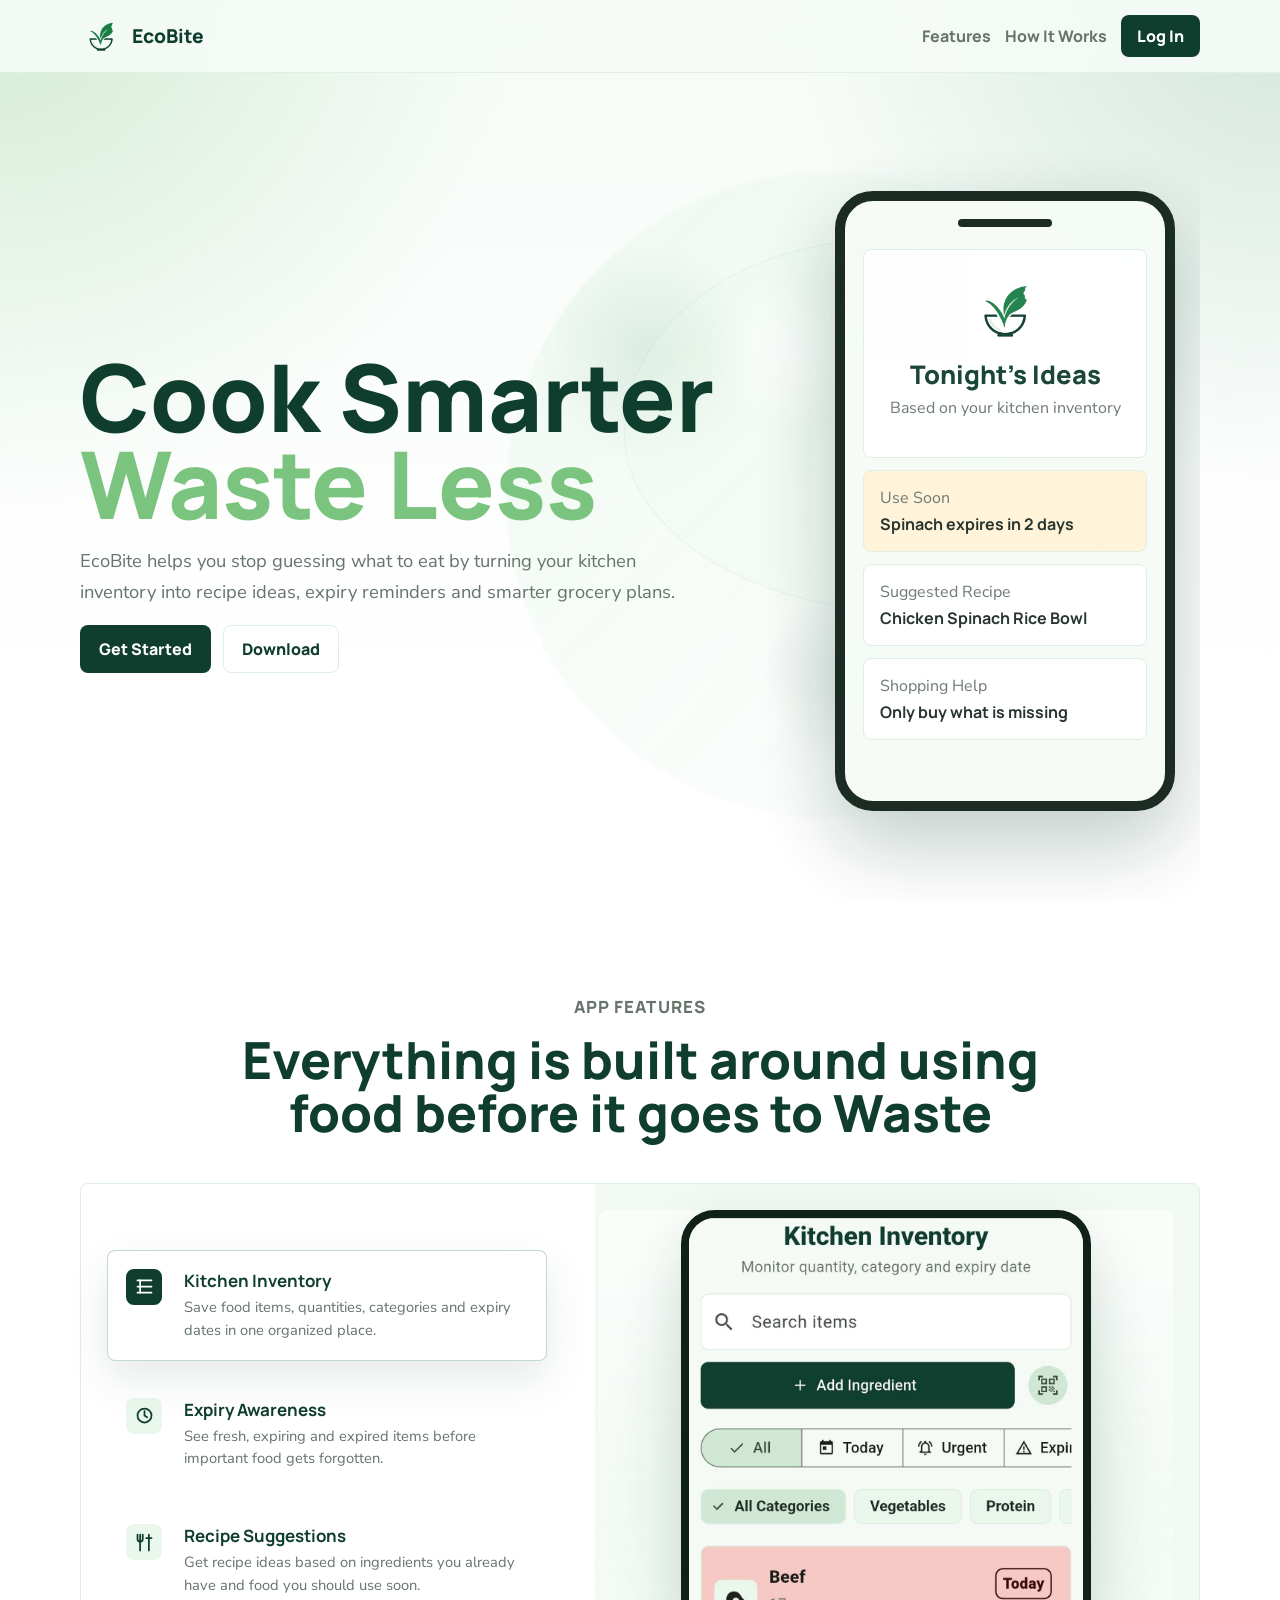
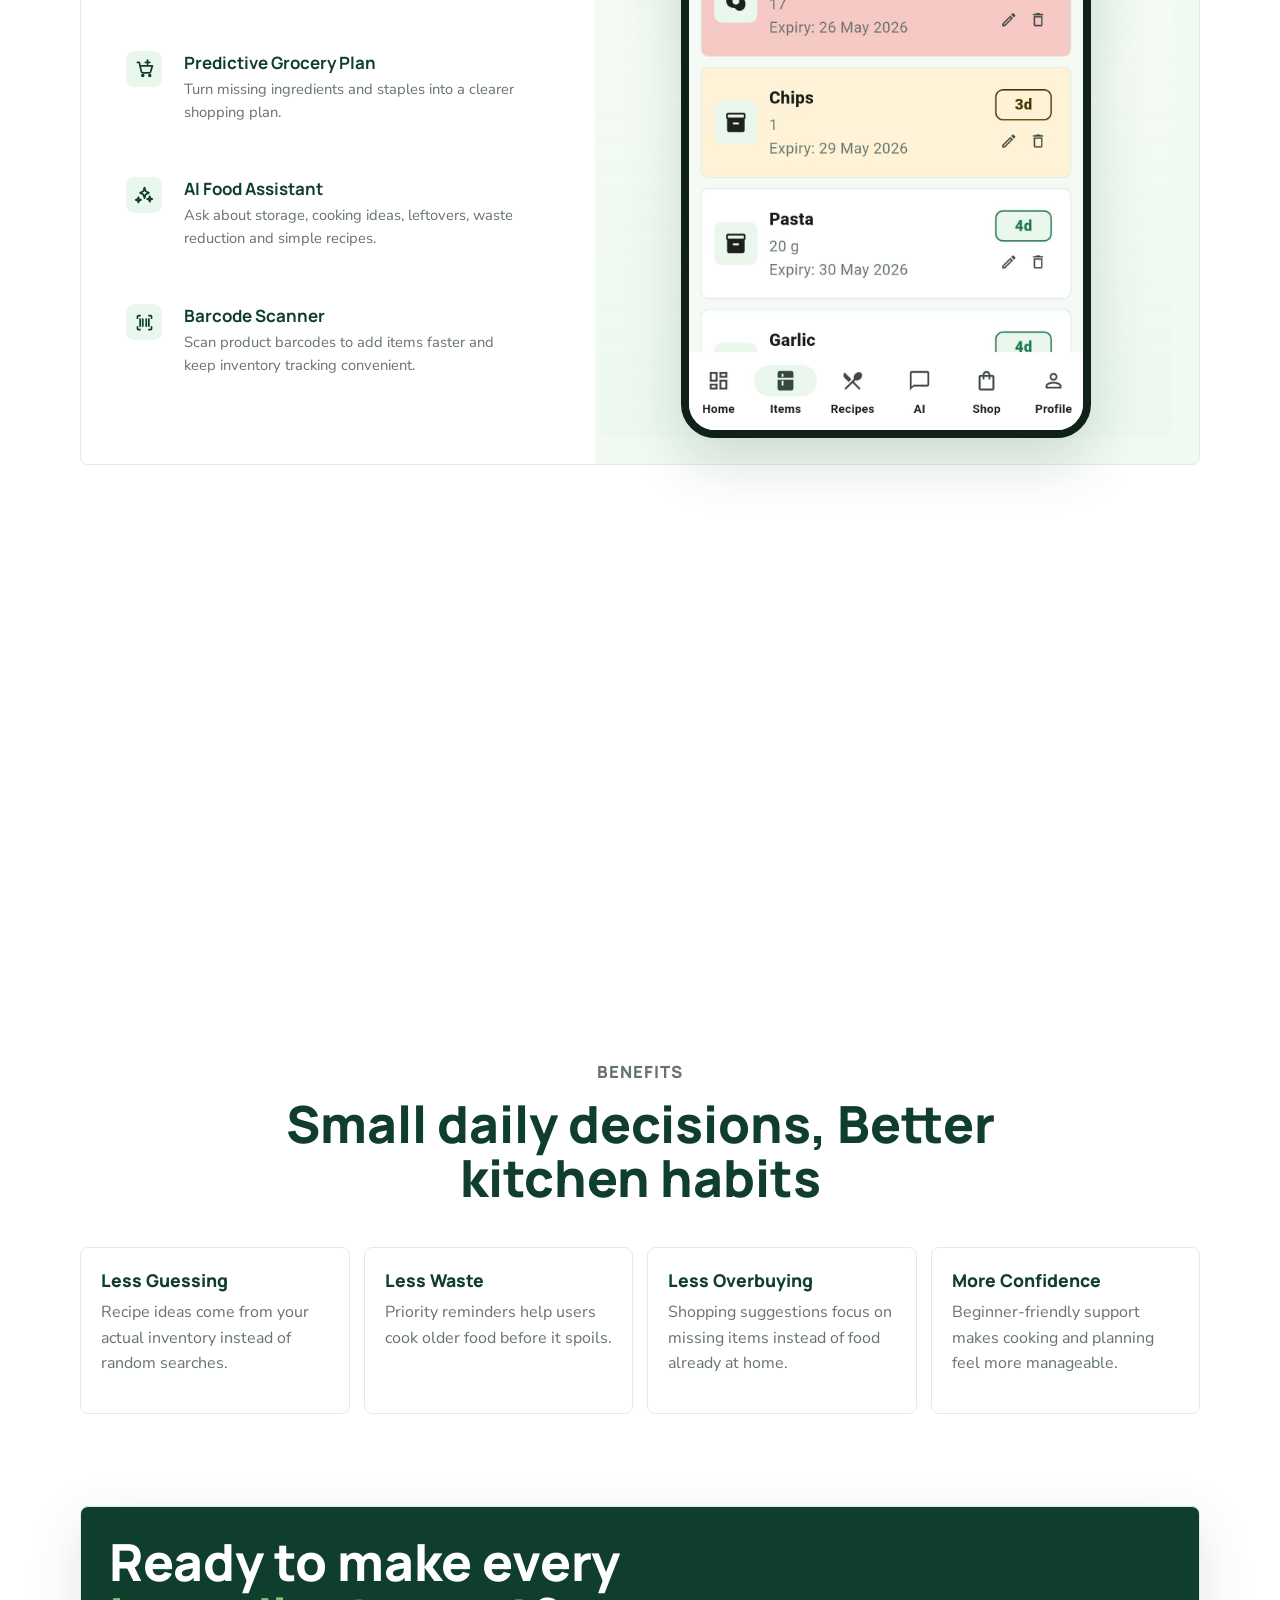
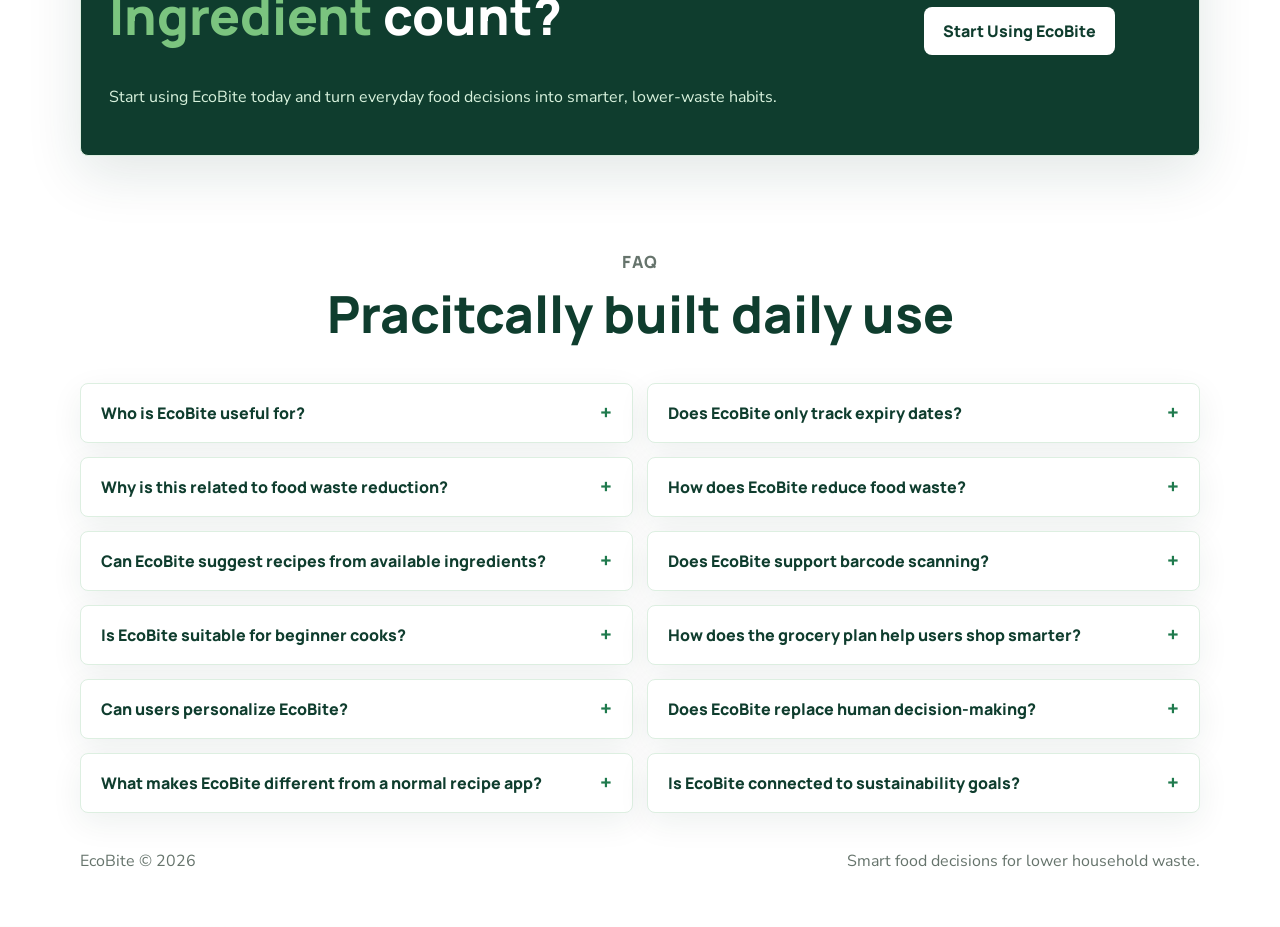
==== docs/index.html @ b981caf1 "Update login page welcome section" ====
<!doctype html>
<html lang="en">
  <head>
    <meta charset="utf-8" />
    <meta name="viewport" content="width=device-width, initial-scale=1" />
    <meta
      name="description"
      content="EcoBite is a smart kitchen assistant app that helps users decide what to cook, track food expiry, reduce waste and plan groceries smarter."
    />
    <meta name="theme-color" content="#0f3d2e" />
    <title>EcoBite | Know What To Cook Next</title>
    <link rel="manifest" href="manifest.webmanifest" />
    <link rel="icon" href="assets/ecobite_logo.png" />
    <link rel="apple-touch-icon" href="assets/ecobite_logo.png" />
    <link rel="stylesheet" href="styles.css?v=29" />
  </head>
  <body>
    <header class="site-header">
      <nav class="nav" aria-label="Main navigation">
        <a class="brand" href="#home" aria-label="EcoBite home">
          <img src="assets/ecobite_logo.png" alt="" />
          <span>EcoBite</span>
        </a>
        <button class="nav-toggle" type="button" data-nav-toggle aria-label="Open menu" aria-expanded="false">
          <span></span>
          <span></span>
          <span></span>
        </button>
        <div class="nav-links" data-nav-links>
          <a href="#features">Features</a>
          <a href="#how-it-works">How It Works</a>
          <a class="nav-login" href="login.html">Log In</a>
        </div>
      </nav>
    </header>

    <main id="home">
      <section class="hero">
        <div class="hero-content">
          <h1>Cook Smarter<br /><span class="text-light-green">Waste Less</span></h1>
          <p class="hero-copy">
            EcoBite helps you stop guessing what to eat by turning your kitchen inventory into recipe ideas, expiry reminders and smarter grocery plans.
          </p>
          <div class="hero-actions">
            <a class="button primary" href="login.html">Get Started</a>
            <a class="button secondary" href="login.html">Download</a>
          </div>
        </div>
        <div class="phone-preview" aria-label="EcoBite app preview">
          <div class="phone-shell">
            <div class="phone-top"></div>
            <div class="app-card hero-app-card">
              <img src="assets/ecobite_logo.png" alt="EcoBite logo" />
              <h2>Tonight's Ideas</h2>
              <p>Based on your kitchen inventory</p>
            </div>
            <div class="mini-card fresh">
              <span>Use Soon</span>
              <strong>Spinach expires in 2 days</strong>
            </div>
            <div class="mini-card">
              <span>Suggested Recipe</span>
              <strong>Chicken Spinach Rice Bowl</strong>
            </div>
            <div class="mini-card leaf">
              <span>Shopping Help</span>
              <strong>Only buy what is missing</strong>
            </div>
          </div>
        </div>
      </section>

      <section class="section reveal" id="features">
        <div class="section-heading centered">
          <p class="eyebrow">App Features</p>
          <h2>Everything is built around using food before it goes to Waste</h2>
        </div>
        <div class="feature-demo" data-feature-demo>
          <div class="feature-tabs" role="tablist" aria-label="EcoBite feature previews">
            <button class="feature-tab is-active" type="button" role="tab" aria-selected="true" data-preview-image="assets/screenshots/kitchen_inventory.jpg" data-preview-alt="EcoBite kitchen inventory screen with search, filters, and expiry indicators">
              <span aria-hidden="true">
                <svg viewBox="0 0 24 24" focusable="false">
                  <path d="M4 5h16M4 12h16M4 19h16" />
                  <path d="M7 5v14" />
                </svg>
              </span>
              <strong>Kitchen Inventory</strong>
              <small>Save food items, quantities, categories and expiry dates in one organized place.</small>
            </button>
            <button class="feature-tab" type="button" role="tab" aria-selected="false" data-preview-image="assets/screenshots/homepage.jpg" data-preview-alt="EcoBite home dashboard showing items that need attention">
              <span aria-hidden="true">
                <svg viewBox="0 0 24 24" focusable="false">
                  <circle cx="12" cy="12" r="8" />
                  <path d="M12 7v5l3 2" />
                </svg>
              </span>
              <strong>Expiry Awareness</strong>
              <small>See fresh, expiring and expired items before important food gets forgotten.</small>
            </button>
            <button class="feature-tab" type="button" role="tab" aria-selected="false" data-preview-image="assets/screenshots/recipe_suggestions.jpg" data-preview-alt="EcoBite recipe suggestions screen showing available and missing ingredients">
              <span aria-hidden="true">
                <svg viewBox="0 0 24 24" focusable="false">
                  <path d="M7 3v8" />
                  <path d="M4 3v5a3 3 0 0 0 6 0V3" />
                  <path d="M7 11v10" />
                  <path d="M17 3v18" />
                  <path d="M14 7h6" />
                </svg>
              </span>
              <strong>Recipe Suggestions</strong>
              <small>Get recipe ideas based on ingredients you already have and food you should use soon.</small>
            </button>
            <button class="feature-tab" type="button" role="tab" aria-selected="false" data-preview-image="assets/screenshots/grocery_plan.jpg" data-preview-alt="EcoBite predictive grocery plan screen with planned items and shopping progress">
              <span aria-hidden="true">
                <svg viewBox="0 0 24 24" focusable="false">
                  <path d="M4 5h2l2.4 10.5a2 2 0 0 0 2 1.5h6.7a2 2 0 0 0 1.9-1.4L21 9H8" />
                  <circle cx="10" cy="20" r="1" />
                  <circle cx="18" cy="20" r="1" />
                  <path d="M13 5h5" />
                  <path d="M15.5 2.5v5" />
                </svg>
              </span>
              <strong>Predictive Grocery Plan</strong>
              <small>Turn missing ingredients and staples into a clearer shopping plan.</small>
            </button>
            <button class="feature-tab" type="button" role="tab" aria-selected="false" data-preview-image="assets/screenshots/ai_assistant.jpg" data-preview-alt="EcoBite AI assistant screen with food waste and recipe chat examples">
              <span aria-hidden="true">
                <svg viewBox="0 0 24 24" focusable="false">
                  <path d="M12 3l1.3 4.1L17 9l-3.7 1.9L12 15l-1.3-4.1L7 9l3.7-1.9L12 3Z" />
                  <path d="M5 14l.8 2.2L8 17l-2.2.8L5 20l-.8-2.2L2 17l2.2-.8L5 14Z" />
                  <path d="M18 13l.8 2.2L21 16l-2.2.8L18 19l-.8-2.2L15 16l2.2-.8L18 13Z" />
                </svg>
              </span>
              <strong>AI Food Assistant</strong>
              <small>Ask about storage, cooking ideas, leftovers, waste reduction and simple recipes.</small>
            </button>
            <button class="feature-tab" type="button" role="tab" aria-selected="false" data-preview-image="assets/screenshots/barcode_scanner.jpg" data-preview-alt="EcoBite barcode scanner screen for adding items faster">
              <span aria-hidden="true">
                <svg viewBox="0 0 24 24" focusable="false">
                  <path d="M4 7V5a1 1 0 0 1 1-1h2" />
                  <path d="M17 4h2a1 1 0 0 1 1 1v2" />
                  <path d="M20 17v2a1 1 0 0 1-1 1h-2" />
                  <path d="M7 20H5a1 1 0 0 1-1-1v-2" />
                  <path d="M7 8v8" />
                  <path d="M10 8v8" />
                  <path d="M14 8v8" />
                  <path d="M17 8v8" />
                </svg>
              </span>
              <strong>Barcode Scanner</strong>
              <small>Scan product barcodes to add items faster and keep inventory tracking convenient.</small>
            </button>
          </div>
          <div class="feature-preview-panel" aria-live="polite">
            <div class="phone-frame feature-phone">
              <img class="screenshot-image" src="assets/screenshots/kitchen_inventory.jpg" alt="EcoBite kitchen inventory screen with search, filters, and expiry indicators" data-feature-image />
            </div>
          </div>
        </div>
      </section>

      <section class="section reveal" id="how-it-works">
        <div class="section-heading centered">
          <p class="eyebrow">How EcoBite Works</p>
          <h2>From Ingredients, To a smarter shopping plan</h2>
        </div>
        <div class="steps how-flow">
          <article class="interactive-card">
            <span>1</span>
            <h3>Add your ingredients</h3>
            <p>Record what you have by adding items manually or scanning product barcodes.</p>
          </article>
          <article class="interactive-card">
            <span>2</span>
            <h3>Get recipe suggestions</h3>
            <p>EcoBite recommends meals based on available ingredients and food that should be used first.</p>
          </article>
          <article class="interactive-card">
            <span>3</span>
            <h3>Shop only what you need</h3>
            <p>Missing ingredients and staples become a focused grocery plan.</p>
          </article>
        </div>
      </section>

      <section class="section reveal">
        <div class="section-heading centered">
          <p class="eyebrow">Benefits</p>
          <h2>Small daily decisions, Better kitchen habits</h2>
        </div>
        <div class="benefit-grid">
          <article class="interactive-card">
            <span>Less Guessing</span>
            <p>Recipe ideas come from your actual inventory instead of random searches.</p>
          </article>
          <article class="interactive-card">
            <span>Less Waste</span>
            <p>Priority reminders help users cook older food before it spoils.</p>
          </article>
          <article class="interactive-card">
            <span>Less Overbuying</span>
            <p>Shopping suggestions focus on missing items instead of food already at home.</p>
          </article>
          <article class="interactive-card">
            <span>More Confidence</span>
            <p>Beginner-friendly support makes cooking and planning feel more manageable.</p>
          </article>
        </div>
      </section>

      <section class="cta final-cta reveal">
        <div>
          <h2>Ready to make every <span class="text-light-green">Ingredient</span> count?</h2>
          <p>Start using EcoBite today and turn everyday food decisions into smarter, lower-waste habits.</p>
        </div>
        <a class="button primary" href="login.html">Start Using EcoBite</a>
      </section>

      <section class="section reveal">
        <div class="section-heading centered">
          <p class="eyebrow">FAQ</p>
          <h2>Pracitcally built daily use</h2>
        </div>
        <div class="faq-list">
          <details>
            <summary>Who is EcoBite useful for?</summary>
            <p>Students, families, beginner cooks and anyone who wants help deciding what to cook from food they already own.</p>
          </details>
          <details>
            <summary>Does EcoBite only track expiry dates?</summary>
            <p>No. It connects expiry tracking with recipe suggestions, grocery planning, AI assistance, barcode scanning and personal preferences.</p>
          </details>
          <details>
            <summary>Why is this related to food waste reduction?</summary>
            <p>EcoBite encourages users to cook older ingredients first, avoid duplicate purchases and plan meals around food that might otherwise be forgotten.</p>
          </details>
          <details>
            <summary>How does EcoBite reduce food waste?</summary>
            <p>EcoBite reduces waste by making food items easier to track, showing expiry reminders, suggesting recipes from available ingredients and helping users shop only for what they need.</p>
          </details>
          <details>
            <summary>Can EcoBite suggest recipes from available ingredients?</summary>
            <p>Yes. EcoBite compares recipes with the items in the kitchen inventory, then prioritizes meals that use ingredients the user already has.</p>
          </details>
          <details>
            <summary>Does EcoBite support barcode scanning?</summary>
            <p>Yes. The barcode scanner helps users add items more quickly, making it easier to keep the inventory updated without typing every product manually.</p>
          </details>
          <details>
            <summary>Is EcoBite suitable for beginner cooks?</summary>
            <p>Yes. EcoBite is designed to guide users who are unsure what to cook by turning available ingredients into clearer recipe and grocery suggestions.</p>
          </details>
          <details>
            <summary>How does the grocery plan help users shop smarter?</summary>
            <p>The grocery plan focuses on missing recipe ingredients and useful staples, helping users avoid buying duplicate items already available at home.</p>
          </details>
          <details>
            <summary>Can users personalize EcoBite?</summary>
            <p>Yes. Users can set dietary preferences, cooking style, household size, reminder settings and dark mode so recommendations feel more relevant.</p>
          </details>
          <details>
            <summary>Does EcoBite replace human decision-making?</summary>
            <p>No. EcoBite supports daily decisions by organizing information and giving suggestions, while users still choose what to cook, buy and keep.</p>
          </details>
          <details>
            <summary>What makes EcoBite different from a normal recipe app?</summary>
            <p>EcoBite starts from the user's own kitchen inventory instead of only showing random recipes, so its suggestions are linked to food the user already has.</p>
          </details>
          <details>
            <summary>Is EcoBite connected to sustainability goals?</summary>
            <p>Yes. EcoBite supports responsible consumption by helping households reduce unnecessary food waste and make better use of purchased ingredients.</p>
          </details>
        </div>
      </section>

    </main>

    <footer class="footer">
      <p>EcoBite &copy; <span data-year></span></p>
      <p>Smart food decisions for lower household waste.</p>
    </footer>

    <script src="app.js?v=29"></script>
  </body>
</html>
---- docs/styles.css ----
@import url("https://fonts.googleapis.com/css2?family=Manrope:wght@600;700;800;900&family=Nunito+Sans:wght@400;600;700;800;900&display=swap");

:root {
  --dark-green: #0f3d2e;
  --forest-green: #1f7a4d;
  --leaf-green: #7bc47f;
  --mint-green: #eaf7ec;
  --pale-green: #f6fbf7;
  --ink: #1d2b24;
  --muted: #66746c;
  --line: #ddefe1;
  --white: #ffffff;
  --warning: #fff3d8;
  --shadow: 0 18px 55px rgba(15, 61, 46, 0.12);
  font-family:
    "Nunito Sans", ui-sans-serif, system-ui, -apple-system, BlinkMacSystemFont,
    "Segoe UI", sans-serif;
  color: var(--ink);
  background: var(--pale-green);
}

* {
  box-sizing: border-box;
}

html {
  scroll-behavior: smooth;
}

body {
  margin: 0;
  background:
    radial-gradient(circle at top left, rgba(123, 196, 127, 0.28), transparent 32rem),
    radial-gradient(circle at top right, rgba(31, 122, 77, 0.16), transparent 30rem),
    linear-gradient(180deg, var(--pale-green), #ffffff 44rem);
}

a {
  color: inherit;
  text-decoration: none;
}

.text-light-green {
  color: var(--leaf-green);
}

.site-header {
  position: sticky;
  top: 0;
  z-index: 10;
  border-bottom: 1px solid rgba(221, 239, 225, 0.9);
  background: rgba(246, 251, 247, 0.9);
  backdrop-filter: blur(14px);
  transition:
    box-shadow 220ms ease,
    background 220ms ease;
}

.site-header.is-scrolled {
  background: rgba(246, 251, 247, 0.98);
  box-shadow: 0 10px 35px rgba(15, 61, 46, 0.08);
}

.nav {
  width: min(1120px, calc(100% - 32px));
  min-height: 72px;
  margin: 0 auto;
  display: flex;
  align-items: center;
  justify-content: space-between;
  gap: 24px;
}

.brand {
  display: inline-flex;
  align-items: center;
  gap: 10px;
  font-size: 1.2rem;
  font-weight: 900;
  color: var(--dark-green);
}

.brand img {
  width: 42px;
  height: 42px;
  object-fit: contain;
}

.nav-links {
  display: flex;
  align-items: center;
  gap: 14px;
  color: var(--muted);
  font-weight: 750;
}

.nav-links a:hover {
  color: var(--forest-green);
}

.nav-links a {
  position: relative;
  min-height: 42px;
  display: inline-flex;
  align-items: center;
  transition: color 180ms ease;
}

.nav-links a:not(.nav-login)::after {
  position: absolute;
  left: 0;
  bottom: 0;
  width: 100%;
  height: 2px;
  content: "";
  transform: scaleX(0);
  transform-origin: left;
  background: var(--forest-green);
  transition: transform 220ms ease;
}

.nav-links a:not(.nav-login):hover::after {
  transform: scaleX(1);
}

.nav-login {
  justify-content: center;
  border-radius: 8px;
  padding: 0 16px;
  background: var(--dark-green);
  color: var(--white);
  font-weight: 900;
}

.nav-login:hover {
  color: var(--white);
  box-shadow: 0 12px 28px rgba(15, 61, 46, 0.16);
}

.nav-toggle {
  display: none;
  width: 44px;
  height: 44px;
  border: 1px solid var(--line);
  border-radius: 8px;
  background: var(--white);
}

.nav-toggle span {
  display: block;
  width: 18px;
  height: 2px;
  margin: 4px auto;
  background: var(--dark-green);
}

.hero {
  width: min(1120px, calc(100% - 32px));
  min-height: calc(100vh - 72px);
  margin: 0 auto;
  padding: 108px 0 80px;
  position: relative;
  display: grid;
  grid-template-columns: minmax(0, 1fr) 390px;
  align-items: center;
  gap: 72px;
  overflow: hidden;
  isolation: isolate;
}

.hero::before,
.hero::after {
  position: absolute;
  content: "";
  pointer-events: none;
  z-index: 0;
}

.hero::before {
  inset: 12% 4% 10% 38%;
  border-radius: 999px;
  background:
    radial-gradient(circle at 22% 28%, rgba(31, 122, 77, 0.12), transparent 16%),
    radial-gradient(circle at 74% 38%, rgba(123, 196, 127, 0.18), transparent 14%),
    radial-gradient(circle at 54% 78%, rgba(15, 61, 46, 0.09), transparent 15%),
    linear-gradient(135deg, rgba(234, 247, 236, 0.72), rgba(255, 255, 255, 0.18));
  filter: blur(1px);
  opacity: 0.9;
  animation: calmGlowFloat 14s ease-in-out infinite alternate;
}

.hero::after {
  width: min(52vw, 540px);
  aspect-ratio: 1.45;
  right: 3%;
  top: 20%;
  border: 1px solid rgba(31, 122, 77, 0.08);
  border-radius: 48% 52% 46% 54% / 52% 45% 55% 48%;
  background:
    radial-gradient(circle at 30% 30%, rgba(255, 255, 255, 0.8), transparent 18%),
    rgba(234, 247, 236, 0.32);
  opacity: 0.76;
  animation: softBlobBreathe 17s ease-in-out infinite;
}

.hero-content {
  position: relative;
  z-index: 2;
  max-width: 690px;
  margin-top: 24px;
  animation: heroRise 700ms ease both;
}

.eyebrow {
  margin: 0 0 12px;
  color: var(--forest-green);
  font-weight: 900;
  text-transform: uppercase;
  letter-spacing: 0.06em;
  font-size: 0.78rem;
}

h1,
h2,
h3,
button,
.button,
.brand,
.nav-links,
.eyebrow,
.feature-tab strong,
.feature-tab span,
.benefit-grid span,
.faq-list summary,
.mini-card strong,
.choice-panel strong,
.login-form label,
.screen-title,
.screen-heading,
.priority-row,
.item-card strong,
.recipe-card strong,
.grocery-item strong,
.plan-card strong {
  font-family:
    Manrope, "Nunito Sans", ui-sans-serif, system-ui, -apple-system,
    BlinkMacSystemFont, "Segoe UI", sans-serif;
}

h1,
h2,
h3,
p {
  margin-top: 0;
}

h1 {
  margin-bottom: 18px;
  color: var(--dark-green);
  font-size: clamp(3rem, 7.3vw, 6rem);
  line-height: 0.94;
  font-weight: 950;
}

h2 {
  color: var(--dark-green);
  font-size: clamp(2rem, 4vw, 3.5rem);
  line-height: 1.05;
  font-weight: 930;
}

h3 {
  color: var(--dark-green);
  font-size: 1.2rem;
  margin-bottom: 8px;
}

.hero-copy {
  color: var(--muted);
  font-size: 1.15rem;
  line-height: 1.65;
  max-width: 620px;
}

.hero-actions,
.cta {
  display: flex;
  align-items: center;
  gap: 12px;
  flex-wrap: wrap;
}

.button {
  display: inline-flex;
  min-height: 48px;
  align-items: center;
  justify-content: center;
  border-radius: 8px;
  padding: 0 18px;
  border: 1px solid transparent;
  font-weight: 850;
  cursor: pointer;
  transition:
    transform 180ms ease,
    box-shadow 180ms ease,
    background 180ms ease;
}

.button:hover {
  transform: translateY(-2px);
  box-shadow: var(--shadow);
}

.button.primary {
  background: var(--dark-green);
  color: var(--white);
}

.button.secondary {
  background: var(--white);
  color: var(--dark-green);
  border-color: var(--line);
}

.phone-preview {
  position: relative;
  right: auto;
  top: auto;
  z-index: 1;
  display: flex;
  justify-content: center;
  opacity: 0.95;
  animation: phoneFloatIn 800ms ease 120ms both;
}

.phone-shell {
  width: 340px;
  min-height: 620px;
  padding: 18px;
  border: 10px solid #102119;
  border-radius: 38px;
  background: var(--pale-green);
  box-shadow: 0 32px 80px rgba(15, 61, 46, 0.28);
  transform: none;
  animation: gentleFloat 5.5s ease-in-out infinite;
}

.phone-top {
  width: 94px;
  height: 8px;
  margin: 0 auto 22px;
  border-radius: 999px;
  background: #102119;
}

.app-card,
.mini-card,
.feature-card,
.problem-strip article,
.sdg-panel,
.steps article,
.benefit-grid article,
.cta {
  border: 1px solid var(--line);
  border-radius: 8px;
  background: var(--white);
}

.hero-app-card {
  padding: 22px;
  text-align: center;
}

.hero-app-card img {
  width: 76px;
  height: 76px;
}

.hero-app-card h2 {
  margin: 8px 0;
  font-size: 1.6rem;
}

.hero-app-card p,
.mini-card span {
  color: var(--muted);
}

.mini-card {
  margin-top: 12px;
  padding: 16px;
  display: grid;
  gap: 4px;
  transition:
    transform 200ms ease,
    box-shadow 200ms ease;
}

.mini-card:hover {
  transform: translateY(-3px);
  box-shadow: var(--shadow);
}

.mini-card.warning,
.mini-card.fresh {
  background: var(--warning);
}

.mini-card.dark {
  background: var(--dark-green);
  color: var(--white);
}

.mini-card.dark span {
  color: #d8f2dd;
}

.problem-strip {
  width: min(1120px, calc(100% - 32px));
  margin: 0 auto;
  display: grid;
  grid-template-columns: repeat(3, 1fr);
  gap: 12px;
}

.interactive-card {
  transition:
    transform 220ms ease,
    box-shadow 220ms ease,
    border-color 220ms ease;
}

.interactive-card:hover {
  transform: translateY(-6px);
  border-color: rgba(31, 122, 77, 0.45);
  box-shadow: var(--shadow);
}

.problem-strip article {
  padding: 18px;
}

.problem-strip strong {
  display: block;
  color: var(--dark-green);
  font-size: 1.25rem;
}

.problem-strip span {
  color: var(--muted);
}

.section,
.split-section {
  width: min(1120px, calc(100% - 32px));
  margin: 0 auto;
  padding: 92px 0 0;
}

.section-heading {
  max-width: 720px;
  margin-bottom: 28px;
}

.section-heading.centered {
  max-width: 820px;
  margin-right: auto;
  margin-left: auto;
  text-align: center;
}

.section-heading p {
  color: var(--muted);
  line-height: 1.65;
  font-size: 1.05rem;
}

#features .section-heading > p:not(.eyebrow),
.final-cta .eyebrow {
  display: none;
}

.feature-demo {
  display: grid;
  grid-template-columns: minmax(280px, 440px) minmax(360px, 1fr);
  gap: 52px;
  align-items: center;
  min-height: 720px;
  padding: 26px;
  border: 1px solid var(--line);
  border-radius: 8px;
  background:
    linear-gradient(90deg, var(--white) 0 46%, rgba(234, 247, 236, 0.65) 46% 100%),
    var(--white);
}

.feature-tabs {
  display: grid;
  gap: 16px;
}

.feature-tab {
  display: grid;
  grid-template-columns: 44px minmax(0, 1fr);
  gap: 4px 14px;
  width: 100%;
  padding: 18px;
  border: 1px solid transparent;
  border-radius: 8px;
  background: transparent;
  color: var(--muted);
  text-align: left;
  cursor: pointer;
  font: inherit;
  transition:
    transform 180ms ease,
    border-color 180ms ease,
    background 180ms ease,
    box-shadow 180ms ease,
    color 180ms ease;
}

button.feature-tab {
  appearance: none;
  -webkit-appearance: none;
  box-sizing: border-box;
}

.feature-tab:hover,
.feature-tab.is-active {
  transform: translateY(-2px);
  border-color: rgba(31, 122, 77, 0.28);
  background: var(--white);
  box-shadow: 0 18px 42px rgba(15, 61, 46, 0.1);
}

.feature-tab span {
  grid-row: span 2;
  width: 36px;
  height: 36px;
  display: inline-grid;
  place-items: center;
  border-radius: 8px;
  background: var(--mint-green);
  color: var(--dark-green);
  font-weight: 950;
}

.feature-tab span svg {
  width: 21px;
  height: 21px;
  fill: none;
  stroke: currentColor;
  stroke-width: 2;
  stroke-linecap: round;
  stroke-linejoin: round;
}

.feature-tab strong {
  color: var(--dark-green);
  font-size: 1.06rem;
}

.feature-tab small {
  display: block;
  max-width: 340px;
  color: var(--muted);
  font-size: 0.92rem;
  line-height: 1.55;
}

.feature-tab.is-active span {
  background: var(--dark-green);
  color: var(--white);
}

.feature-preview-panel {
  min-height: 660px;
  display: grid;
  place-items: center;
  border-radius: 8px;
  background:
    radial-gradient(circle at 50% 32%, rgba(31, 122, 77, 0.12), transparent 19rem),
    linear-gradient(180deg, rgba(255, 255, 255, 0.68), rgba(234, 247, 236, 0.56));
}

.feature-phone {
  width: min(100%, 410px);
  transition:
    opacity 180ms ease,
    transform 180ms ease;
}

.feature-phone.is-switching {
  opacity: 0;
  transform: translateY(10px) scale(0.985);
}

.screen-showcase {
  max-width: 980px;
  margin: 0 auto;
  display: grid;
  grid-template-columns: repeat(2, minmax(280px, 1fr));
  gap: 120px 120px;
  align-items: start;
  padding: 18px 0 80px;
}

.screen-card {
  display: flex;
  justify-content: center;
}

.screen-card:nth-child(odd) {
  justify-content: center;
}

.screen-card:nth-child(even) {
  justify-content: center;
  transform: translateY(160px);
}

.screen-card:nth-child(5) {
  grid-column: 1;
  transform: translateY(0);
}

.phone-frame {
  width: min(100%, 410px);
  aspect-ratio: 1080 / 2182;
  overflow: hidden;
  border: 8px solid #102119;
  border-radius: 34px;
  background: var(--pale-green);
  box-shadow: 0 24px 58px rgba(15, 61, 46, 0.16);
}

.screenshot-image {
  width: 100%;
  height: 100%;
  display: block;
  object-fit: cover;
  transform: scale(1);
  transform-origin: center;
}

.screen-phone {
  width: min(100%, 310px);
  min-height: 520px;
  margin: 0 auto;
  padding: 22px 16px;
  border: 8px solid #102119;
  border-radius: 30px;
  background: var(--pale-green);
  box-shadow: 0 20px 48px rgba(15, 61, 46, 0.16);
  color: var(--ink);
  transform: translateZ(0);
}

.screen-card-wide .screen-phone {
  width: min(100%, 360px);
}

.screen-title {
  margin-bottom: 16px;
  color: var(--dark-green);
  font-size: 1.52rem;
  font-weight: 950;
  line-height: 1.05;
  text-align: center;
}

.screen-hero {
  display: grid;
  gap: 10px;
  justify-items: center;
  margin-bottom: 20px;
  padding: 18px;
  border-radius: 8px;
  background: var(--dark-green);
  color: var(--white);
  text-align: center;
}

.screen-hero img {
  width: 58px;
  height: 58px;
  object-fit: contain;
  border-radius: 6px;
  background: var(--white);
}

.screen-hero strong {
  font-size: 1.45rem;
  line-height: 1.05;
}

.screen-hero span,
.center-copy {
  color: #d8f2dd;
  line-height: 1.45;
}

.screen-heading {
  margin: 12px 0;
  color: var(--dark-green);
  font-size: 1.35rem;
  font-weight: 950;
  text-align: center;
}

.priority-row,
.item-card,
.recipe-card,
.plan-card,
.grocery-item,
.tip-box,
.search-line,
.ask-line,
.chat {
  border: 1px solid var(--line);
  border-radius: 8px;
  background: var(--white);
}

.priority-row {
  display: flex;
  min-height: 58px;
  align-items: center;
  justify-content: space-between;
  gap: 12px;
  margin-top: 10px;
  padding: 12px;
  font-weight: 850;
}

.priority-row em,
.item-card em {
  min-width: 58px;
  padding: 8px 10px;
  border-radius: 8px;
  font-style: normal;
  font-weight: 950;
  text-align: center;
}

.priority-row.urgent em,
.item-card.danger em {
  border: 2px solid #4d120e;
  background: #f5c2bd;
  color: #3b0906;
}

.priority-row.soon em,
.item-card.warning em {
  border: 2px solid #6b5518;
  background: #fff2cf;
  color: #4c3a06;
}

.tip-box {
  margin-top: 18px;
  padding: 16px;
  color: var(--ink);
  font-weight: 850;
  text-align: center;
}

.search-line,
.ask-line {
  margin-bottom: 12px;
  padding: 14px;
  color: var(--muted);
  font-size: 1rem;
}

.screen-button,
.plan-card button,
.recipe-card button {
  width: 100%;
  min-height: 48px;
  margin: 10px 0;
  border: 0;
  border-radius: 8px;
  background: var(--dark-green);
  color: var(--white);
  font: inherit;
  font-weight: 900;
}

.filter-line,
.chip-row,
.prompt-row {
  display: flex;
  gap: 8px;
  overflow: hidden;
}

.filter-line {
  margin: 12px 0;
}

.filter-line span,
.chip-row span {
  display: inline-flex;
  min-height: 36px;
  align-items: center;
  justify-content: center;
  border: 1px solid var(--line);
  border-radius: 8px;
  padding: 0 12px;
  background: var(--mint-green);
  color: var(--dark-green);
  font-weight: 900;
  white-space: nowrap;
}

.item-card {
  position: relative;
  display: grid;
  gap: 6px;
  margin-top: 12px;
  padding: 14px 84px 14px 14px;
}

.item-card strong {
  font-size: 1.16rem;
}

.item-card span {
  color: var(--muted);
}

.item-card em {
  position: absolute;
  top: 14px;
  right: 12px;
}

.item-card.danger {
  background: #f7c8c4;
}

.item-card.warning {
  background: #fff3d8;
}

.item-card.fresh {
  background: var(--white);
}

.item-card.fresh em {
  border: 2px solid var(--forest-green);
  background: var(--mint-green);
  color: var(--forest-green);
}

.recipe-card,
.grocery-item,
.plan-card {
  margin-top: 12px;
  padding: 14px;
}

.recipe-card div:first-child {
  display: flex;
  justify-content: space-between;
  gap: 12px;
}

.recipe-card strong,
.grocery-item strong,
.plan-card strong {
  color: var(--ink);
  font-size: 1.15rem;
}

.recipe-card em {
  color: var(--ink);
  font-style: normal;
  font-weight: 950;
  white-space: nowrap;
}

.recipe-card p {
  margin: 12px 0;
  color: var(--forest-green);
  font-weight: 900;
}

.recipe-card a {
  display: flex;
  min-height: 42px;
  align-items: center;
  justify-content: center;
  border: 1px solid var(--line);
  border-radius: 8px;
  color: var(--dark-green);
  font-weight: 900;
}

.recipe-card.small {
  opacity: 0.92;
}

.prompt-row span {
  min-width: 150px;
  padding: 10px 12px;
  border-radius: 8px;
  background: var(--dark-green);
  color: var(--white);
  font-weight: 900;
  text-align: center;
}

.chat {
  max-width: 88%;
  margin-top: 12px;
  padding: 13px;
  line-height: 1.45;
}

.chat.user {
  margin-left: auto;
  background: var(--dark-green);
  color: var(--white);
}

.plan-card {
  display: grid;
  gap: 14px;
  text-align: center;
}

.plan-card span {
  display: block;
  height: 8px;
  border-radius: 999px;
  background: linear-gradient(90deg, var(--forest-green) 24%, var(--mint-green) 24%);
}

.center-copy {
  margin: -8px 0 14px;
  color: var(--muted);
  text-align: center;
}

.grocery-item p {
  color: var(--ink);
}

.feature-grid {
  display: grid;
  grid-template-columns: repeat(3, 1fr);
  gap: 14px;
}

.feature-card,
.steps article {
  padding: 20px;
}

.feature-icon,
.steps span {
  width: 36px;
  height: 36px;
  margin-bottom: 14px;
  display: inline-grid;
  place-items: center;
  border-radius: 8px;
  background: var(--mint-green);
  color: var(--dark-green);
  font-weight: 950;
}

.feature-card:hover .feature-icon {
  background: var(--dark-green);
  color: var(--white);
}

.feature-card p,
.split-section p,
.steps p,
.cta p,
.footer p {
  color: var(--muted);
  line-height: 1.6;
}

.split-section {
  display: grid;
  grid-template-columns: minmax(0, 1fr) 340px;
  align-items: center;
  gap: 24px;
}

.sdg-panel {
  padding: 24px;
  background: var(--dark-green);
  color: var(--white);
}

.sdg-panel strong {
  display: block;
  margin-bottom: 8px;
  font-size: 1.5rem;
}

.sdg-panel p {
  color: #d8f2dd;
}

.choice-panel {
  padding: 24px;
  border: 1px solid var(--line);
  border-radius: 8px;
  background: var(--dark-green);
  color: var(--white);
  box-shadow: 0 24px 70px rgba(15, 61, 46, 0.2);
}

.choice-panel .panel-label {
  color: #d8f2dd;
  font-size: 0.8rem;
  font-weight: 900;
  text-transform: uppercase;
  letter-spacing: 0.06em;
}

.choice-panel strong {
  display: block;
  margin-bottom: 10px;
  font-size: 1.55rem;
  line-height: 1.15;
}

.choice-panel span {
  color: #d8f2dd;
  line-height: 1.6;
}

.steps {
  display: grid;
  grid-template-columns: repeat(4, 1fr);
  gap: 14px;
}

.how-flow {
  grid-template-columns: repeat(3, 1fr);
  max-width: 960px;
  margin: 0 auto;
}

.how-flow article {
  position: relative;
}

.how-flow article:not(:last-child)::after {
  position: absolute;
  top: 38px;
  right: -18px;
  width: 22px;
  height: 2px;
  content: "";
  background: var(--forest-green);
}

.benefit-grid {
  display: grid;
  grid-template-columns: repeat(4, 1fr);
  gap: 14px;
}

.benefit-grid article {
  padding: 20px;
}

.benefit-grid span {
  display: block;
  margin-bottom: 8px;
  color: var(--dark-green);
  font-size: 1.1rem;
  font-weight: 900;
}

.benefit-grid p {
  color: var(--muted);
  line-height: 1.6;
}

.faq-list {
  display: grid;
  grid-template-columns: repeat(2, minmax(0, 1fr));
  gap: 14px;
  max-width: 1120px;
  margin: 0 auto;
  align-items: start;
}

.faq-list details {
  border: 1px solid var(--line);
  border-radius: 8px;
  background: var(--white);
  box-shadow: 0 10px 32px rgba(15, 61, 46, 0.07);
}

.faq-list summary {
  cursor: pointer;
  padding: 18px 20px;
  color: var(--dark-green);
  font-weight: 950;
  list-style: none;
}

.faq-list summary::-webkit-details-marker {
  display: none;
}

.faq-list summary::after {
  content: "+";
  float: right;
  color: var(--forest-green);
  font-size: 1.3rem;
  line-height: 1;
}

.faq-list details[open] summary::after {
  content: "-";
}

.faq-list p {
  margin: 0;
  padding: 0 20px 18px;
  color: var(--muted);
  line-height: 1.65;
}

.reveal {
  opacity: 0;
  transform: translateY(28px);
  transition:
    opacity 650ms ease,
    transform 650ms ease;
}

.reveal.is-visible {
  opacity: 1;
  transform: translateY(0);
}

@keyframes heroRise {
  from {
    opacity: 0;
    transform: translateY(24px);
  }

  to {
    opacity: 1;
    transform: translateY(0);
  }
}

@keyframes phoneFloatIn {
  from {
    opacity: 0;
    transform: translateX(28px) scale(0.96);
  }

  to {
    opacity: 0.95;
    transform: translateX(0) scale(1);
  }
}

@keyframes gentleFloat {
  0%,
  100% {
    transform: translateY(0);
  }

  50% {
    transform: translateY(-10px);
  }
}

@keyframes calmGlowFloat {
  0% {
    transform: translate3d(10px, -8px, 0) scale(1);
  }

  50% {
    transform: translate3d(-20px, 18px, 0) scale(1.035);
  }

  100% {
    transform: translate3d(-34px, 28px, 0) scale(1.045);
  }
}

@keyframes softBlobBreathe {
  0% {
    transform: translate3d(0, 0, 0) rotate(0deg) scale(1);
  }

  35% {
    transform: translate3d(-18px, 10px, 0) rotate(3deg) scale(1.035);
  }

  70% {
    transform: translate3d(12px, 18px, 0) rotate(-2deg) scale(1.055);
  }

  100% {
    transform: translate3d(0, 0, 0) rotate(0deg) scale(1);
  }
}

@keyframes logoCalmFloat {
  0%,
  100% {
    transform: translateY(0) scale(1);
  }

  50% {
    transform: translateY(-8px) scale(1.03);
  }
}

@media (prefers-reduced-motion: reduce) {
  *,
  *::before,
  *::after {
    animation-duration: 0.001ms !important;
    animation-iteration-count: 1 !important;
    scroll-behavior: auto !important;
    transition-duration: 0.001ms !important;
  }
}

.cta {
  width: min(1120px, calc(100% - 32px));
  margin: 92px auto 0;
  padding: 28px;
  justify-content: space-between;
}

.final-cta {
  background: var(--dark-green);
  color: var(--white);
  box-shadow: var(--shadow);
}

.final-cta h2 {
  color: var(--white);
}

.final-cta p {
  color: #d8f2dd;
}

.final-cta .button.primary {
  background: var(--white);
  color: var(--dark-green);
  margin-right: 56px;
}

.cta div {
  max-width: 760px;
}

.footer {
  width: min(1120px, calc(100% - 32px));
  margin: 0 auto;
  padding: 36px 0;
  display: flex;
  justify-content: space-between;
  gap: 16px;
}

.login-page {
  width: min(1120px, calc(100% - 32px));
  min-height: calc(100vh - 72px);
  margin: 0 auto;
  display: grid;
  place-items: center;
  padding: 22px 0 56px;
}

.login-panel {
  width: min(100%, 920px);
  display: grid;
  grid-template-columns: minmax(0, 1fr) 380px;
  gap: 28px;
  align-items: center;
  border: 1px solid var(--line);
  border-radius: 8px;
  background: var(--white);
  box-shadow: var(--shadow);
  padding: 28px 32px;
}

.login-intro {
  text-align: center;
}

.login-logo-motion {
  width: 78px;
  height: 78px;
  object-fit: contain;
  margin-bottom: 18px;
  animation: logoCalmFloat 4.8s ease-in-out infinite;
  filter: drop-shadow(0 16px 22px rgba(15, 61, 46, 0.14));
}

.login-intro h1 {
  max-width: 560px;
  margin: 0 auto 14px;
  font-size: clamp(2.25rem, 4.2vw, 3.6rem);
}

.login-intro p {
  max-width: 560px;
  margin-right: auto;
  margin-left: auto;
  color: var(--muted);
  line-height: 1.65;
}

.login-form {
  display: grid;
  gap: 14px;
  padding: 20px;
  border: 1px solid var(--line);
  border-radius: 8px;
  background: var(--pale-green);
}

.login-form label {
  display: grid;
  gap: 8px;
  color: var(--dark-green);
  font-weight: 900;
}

.login-form input {
  width: 100%;
  min-height: 48px;
  border: 1px solid var(--line);
  border-radius: 8px;
  padding: 0 14px;
  background: var(--white);
  color: var(--ink);
  font: inherit;
}

.login-form input:focus {
  outline: 3px solid rgba(31, 122, 77, 0.18);
  border-color: var(--forest-green);
}

@media (max-width: 900px) {
  .split-section {
    grid-template-columns: 1fr;
  }

  .feature-demo {
    grid-template-columns: 1fr;
    min-height: auto;
    background: var(--white);
  }

  .feature-preview-panel {
    min-height: 620px;
  }

  .hero {
    min-height: auto;
    padding: 70px 0 44px;
    grid-template-columns: 1fr;
    gap: 36px;
  }

  .phone-preview {
    margin-bottom: 28px;
    justify-content: center;
  }

  .feature-grid,
  .steps,
  .benefit-grid,
  .problem-strip {
    grid-template-columns: 1fr 1fr;
  }

  .how-flow {
    grid-template-columns: 1fr;
  }

  .how-flow article:not(:last-child)::after {
    display: none;
  }

  .login-panel {
    grid-template-columns: 1fr;
  }

  .screen-showcase {
    max-width: 720px;
    grid-template-columns: repeat(2, minmax(220px, 1fr));
    gap: 84px 64px;
  }

  .phone-frame {
    width: min(100%, 280px);
  }
}

@media (max-width: 640px) {
  .nav {
    min-height: 64px;
  }

  .nav-toggle {
    display: block;
  }

  .nav-links {
    position: absolute;
    top: 64px;
    left: 16px;
    right: 16px;
    display: none;
    padding: 14px;
    border: 1px solid var(--line);
    border-radius: 8px;
    background: var(--white);
    flex-direction: column;
    align-items: stretch;
  }

  .nav-links.is-open {
    display: flex;
  }

  .login-nav-links {
    position: static;
    display: flex;
    padding: 0;
    border: 0;
    background: transparent;
    flex-direction: row;
    align-items: center;
  }

  h1 {
    font-size: 3.35rem;
  }

  .feature-grid,
  .steps,
  .benefit-grid,
  .problem-strip {
    grid-template-columns: 1fr;
  }

  .feature-demo {
    padding: 14px;
    gap: 26px;
  }

  .feature-tab {
    grid-template-columns: 38px minmax(0, 1fr);
    padding: 14px;
  }

  .feature-preview-panel {
    min-height: 560px;
  }

  .faq-list {
    grid-template-columns: 1fr;
  }

  .feature-phone {
    width: min(100%, 335px);
  }

  .screen-showcase {
    max-width: 360px;
    grid-template-columns: 1fr;
    gap: 22px;
  }

  .phone-shell {
    min-height: 560px;
  }

  .screen-card {
    justify-content: center;
    transform: none;
  }

  .screen-phone {
    width: 100%;
    min-height: 500px;
    padding: 18px 12px;
  }

  .screen-card:nth-child(odd),
  .screen-card:nth-child(even),
  .screen-card:nth-child(5) {
    grid-column: auto;
    justify-content: center;
    transform: none;
  }

  .phone-frame {
    width: min(100%, 285px);
  }

  .screen-title {
    font-size: 1.32rem;
  }

  .cta,
  .footer,
  .login-panel {
    display: block;
  }

  .login-form {
    margin-top: 22px;
  }

  .cta .button {
    width: 100%;
    margin-top: 14px;
  }

  .final-cta .button.primary {
    margin-right: 0;
  }
}
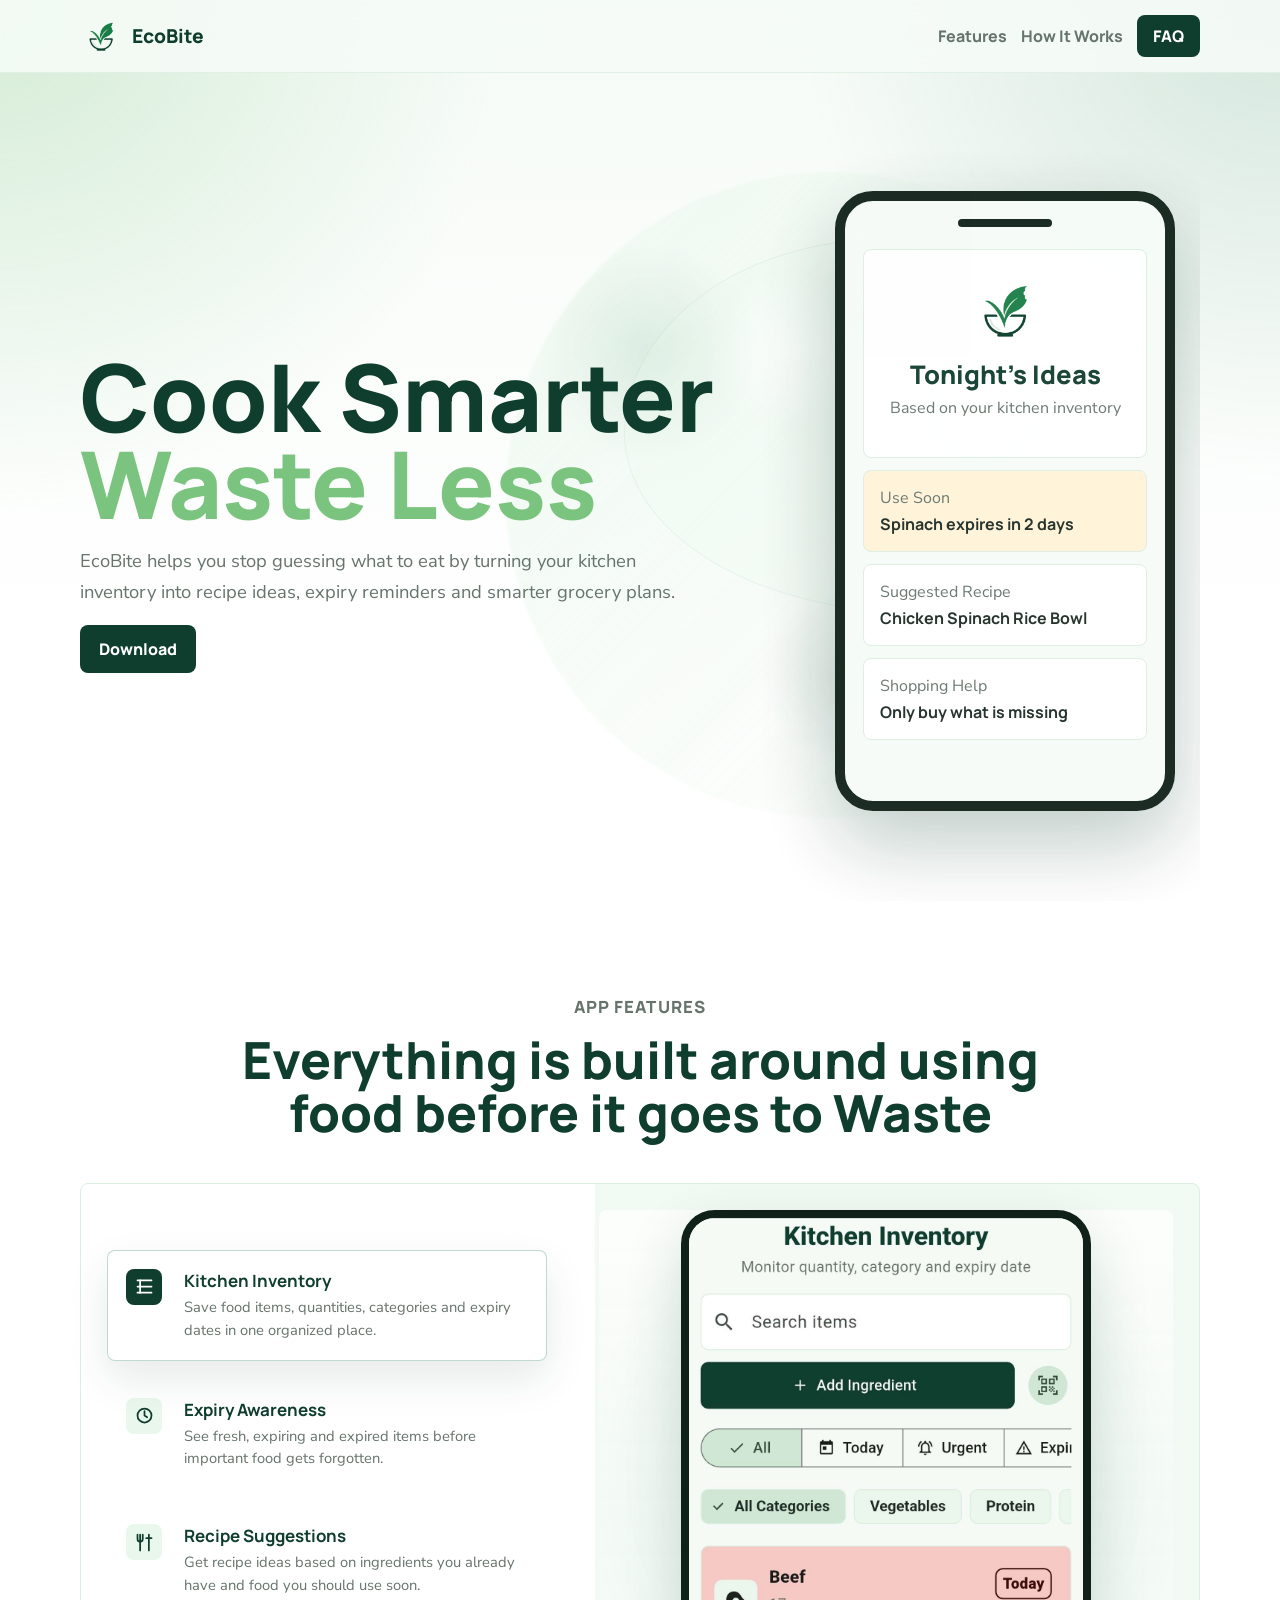
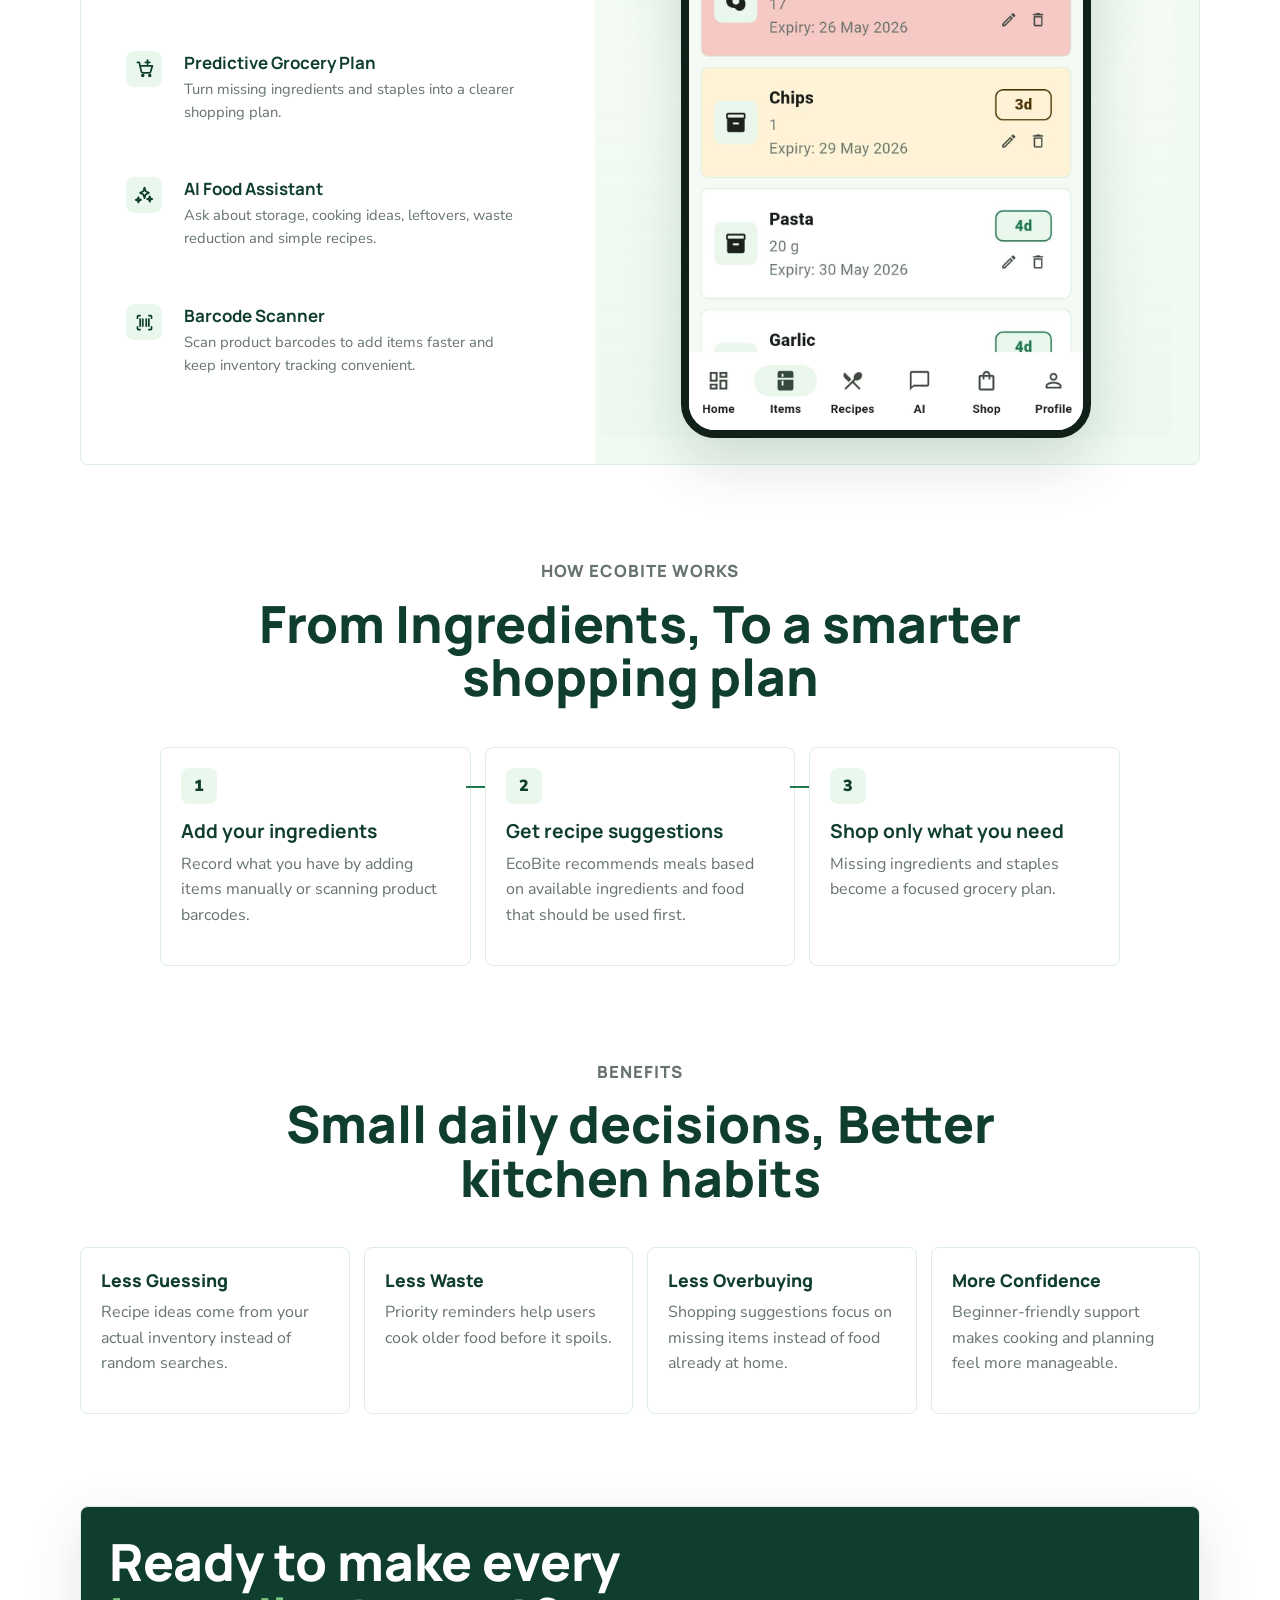
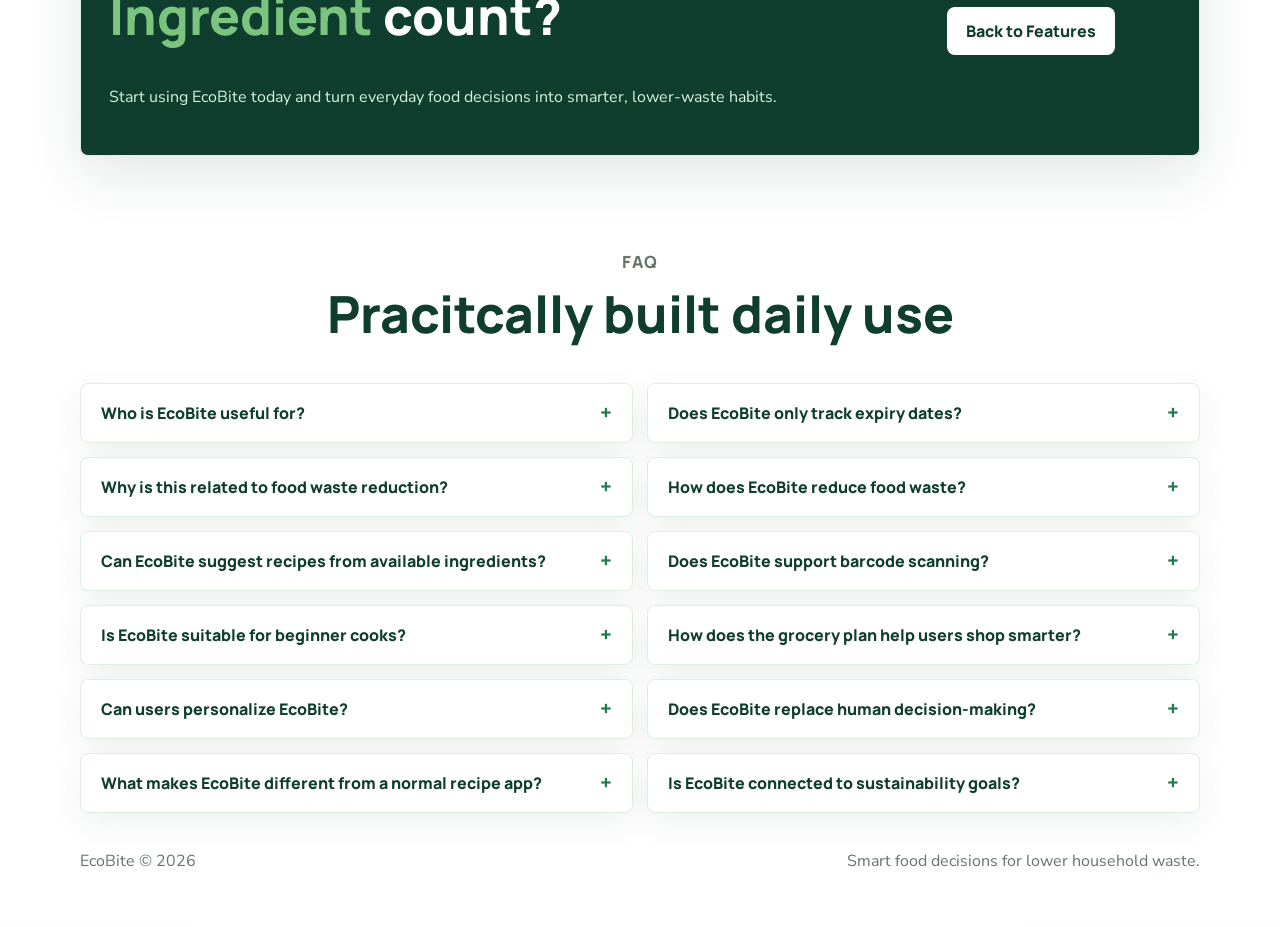
==== commit de918800: "Update promotional website buttons" ====
--- a/docs/index.html
+++ b/docs/index.html
@@ -12,7 +12,7 @@
     <link rel="manifest" href="manifest.webmanifest" />
     <link rel="icon" href="assets/ecobite_logo.png" />
     <link rel="apple-touch-icon" href="assets/ecobite_logo.png" />
-    <link rel="stylesheet" href="styles.css?v=29" />
+    <link rel="stylesheet" href="styles.css?v=30" />
   </head>
   <body>
     <header class="site-header">
@@ -29,7 +29,7 @@
         <div class="nav-links" data-nav-links>
           <a href="#features">Features</a>
           <a href="#how-it-works">How It Works</a>
-          <a class="nav-login" href="login.html">Log In</a>
+          <a class="nav-login" href="#faq">FAQ</a>
         </div>
       </nav>
     </header>
@@ -42,8 +42,7 @@
             EcoBite helps you stop guessing what to eat by turning your kitchen inventory into recipe ideas, expiry reminders and smarter grocery plans.
           </p>
           <div class="hero-actions">
-            <a class="button primary" href="login.html">Get Started</a>
-            <a class="button secondary" href="login.html">Download</a>
+            <a class="button primary" href="#" data-install>Download</a>
           </div>
         </div>
         <div class="phone-preview" aria-label="EcoBite app preview">
@@ -213,10 +212,10 @@
           <h2>Ready to make every <span class="text-light-green">Ingredient</span> count?</h2>
           <p>Start using EcoBite today and turn everyday food decisions into smarter, lower-waste habits.</p>
         </div>
-        <a class="button primary" href="login.html">Start Using EcoBite</a>
-      </section>
-
-      <section class="section reveal">
+        <a class="button primary" href="#features">Back to Features</a>
+      </section>
+
+      <section class="section reveal" id="faq">
         <div class="section-heading centered">
           <p class="eyebrow">FAQ</p>
           <h2>Pracitcally built daily use</h2>
@@ -280,6 +279,6 @@
       <p>Smart food decisions for lower household waste.</p>
     </footer>
 
-    <script src="app.js?v=29"></script>
+    <script src="app.js?v=30"></script>
   </body>
 </html>
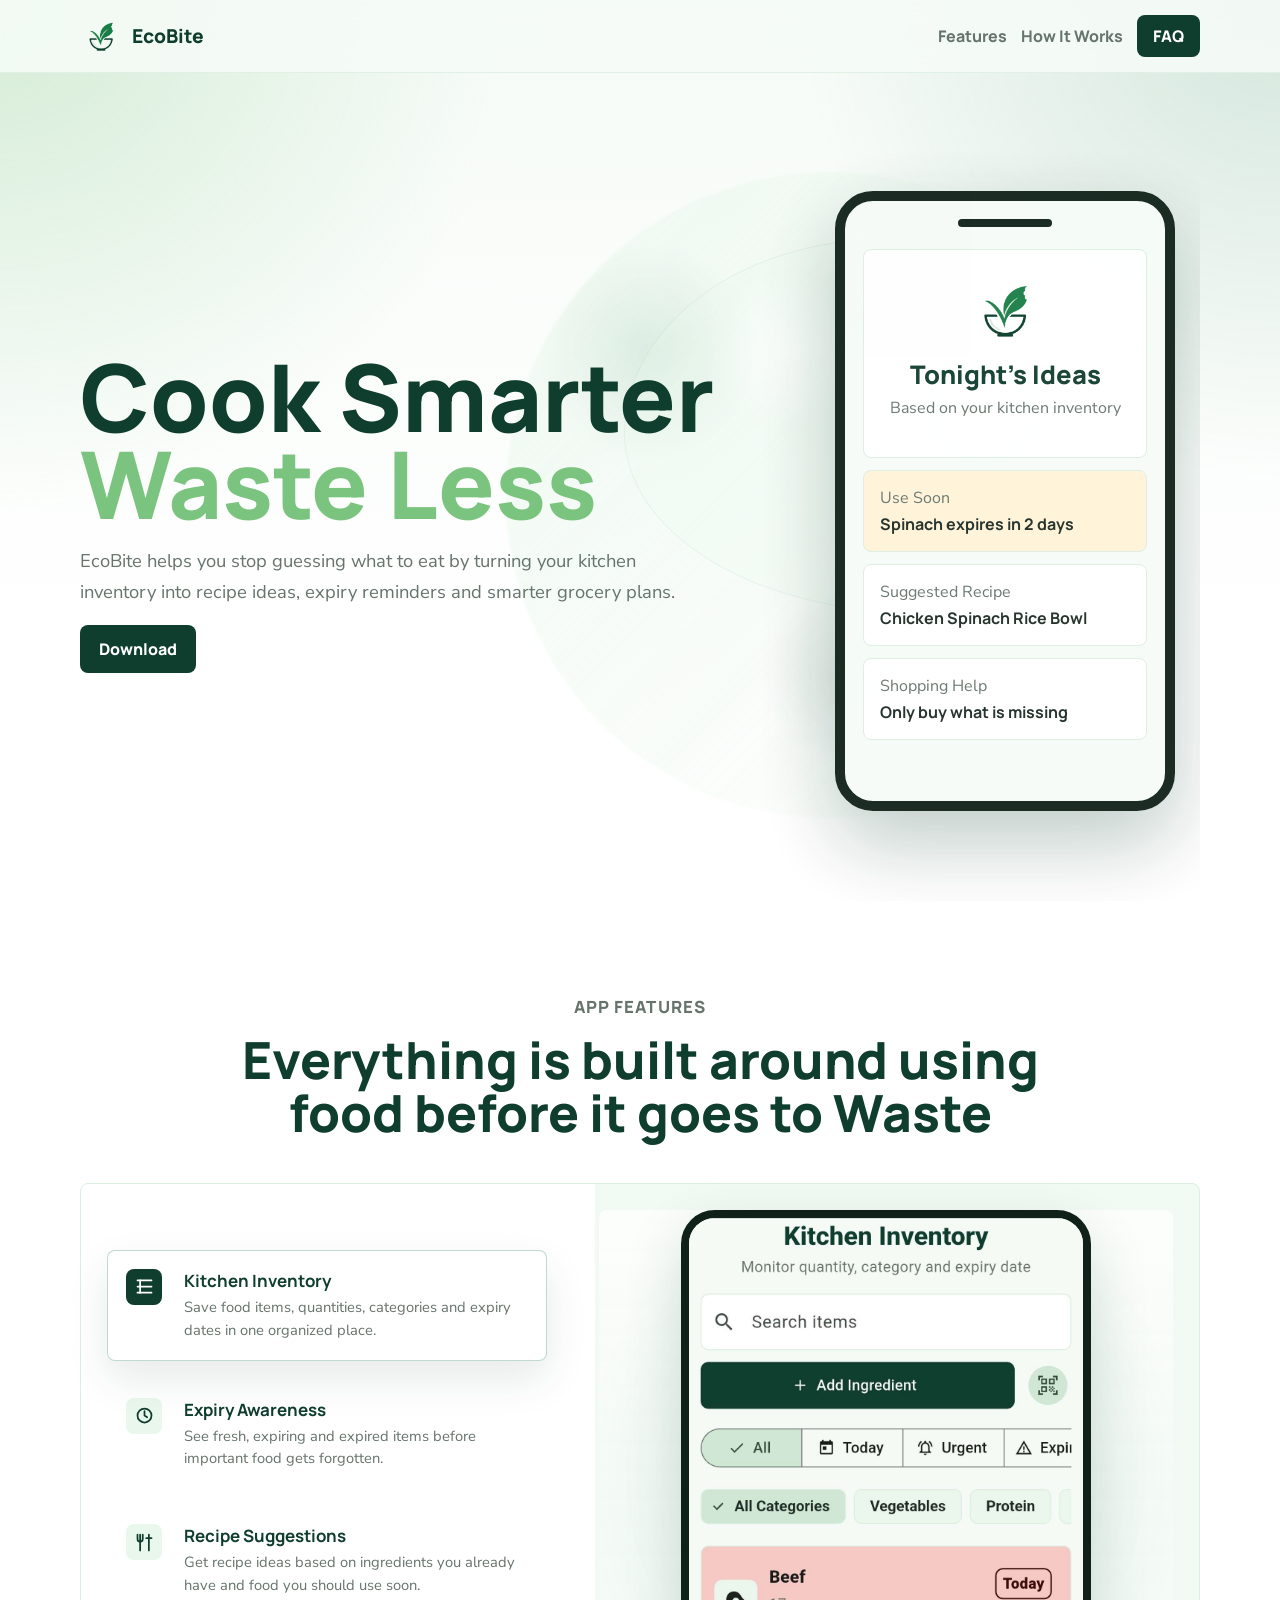
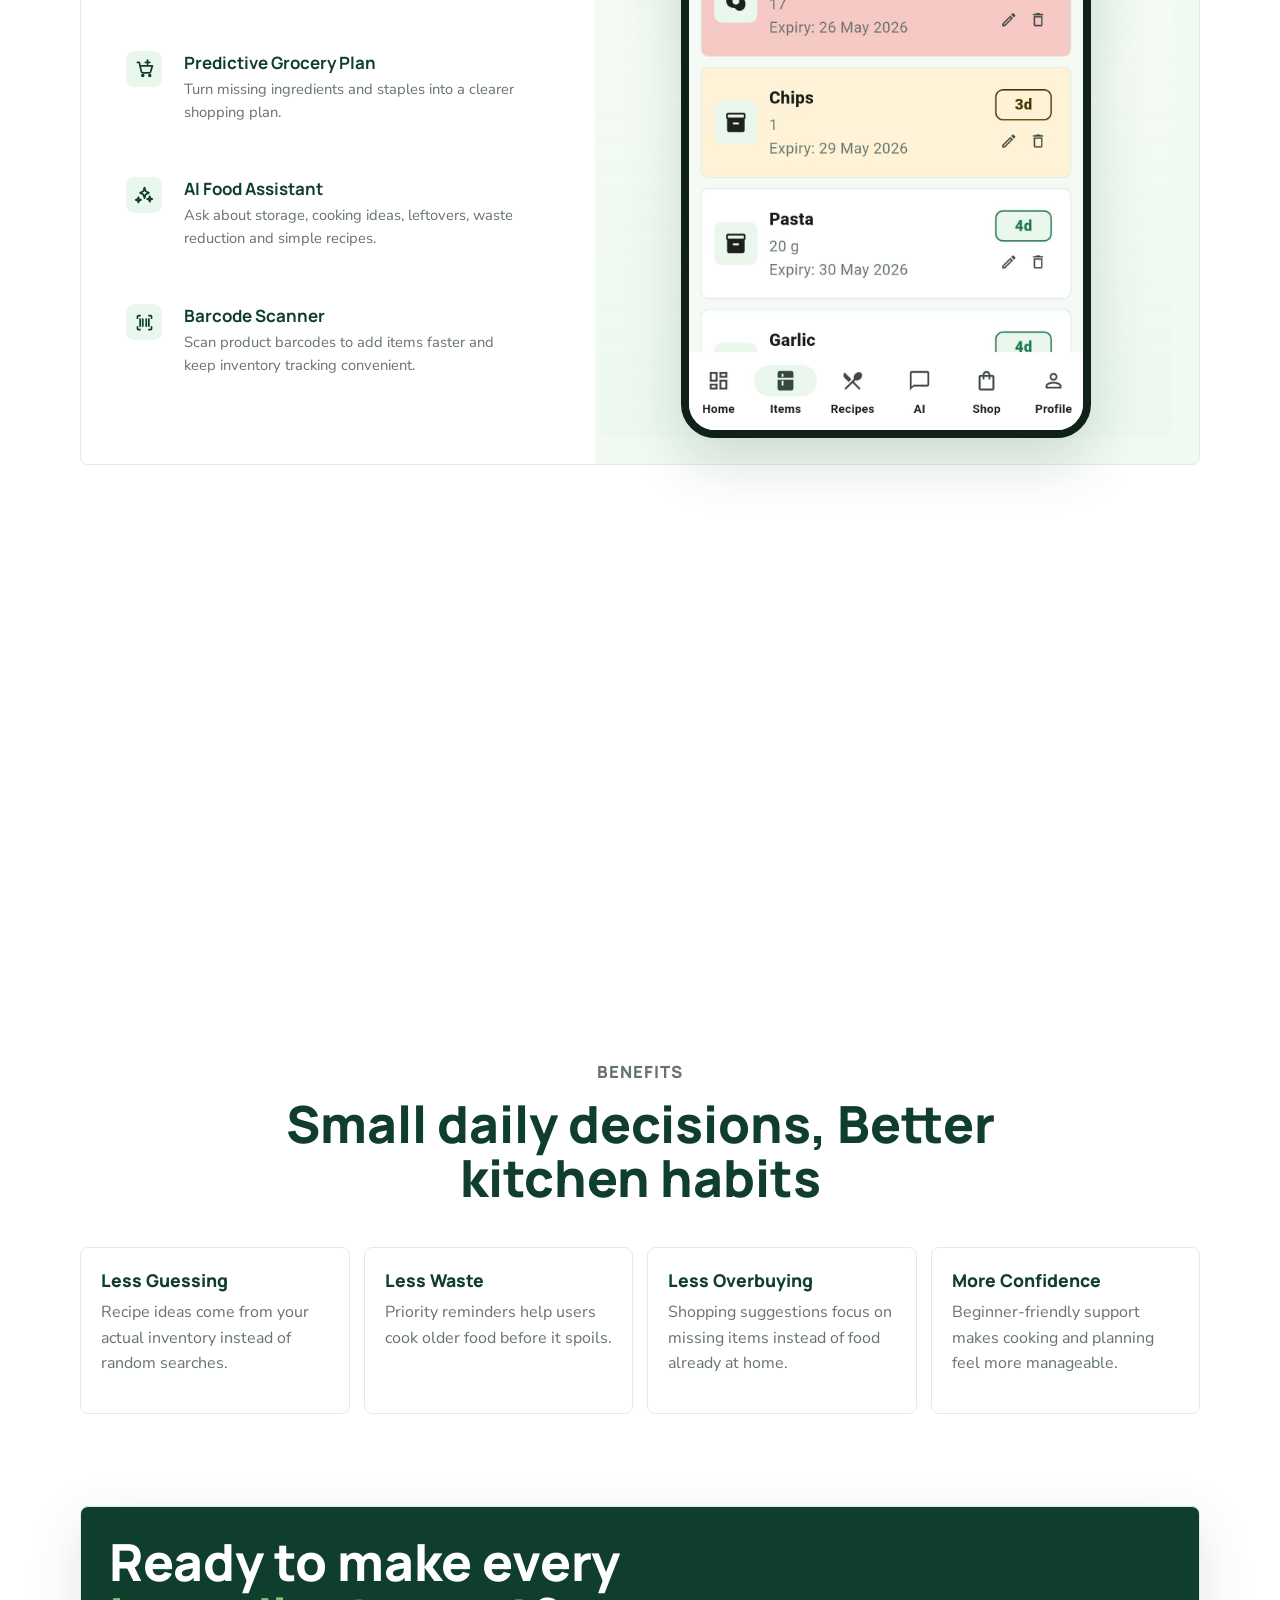
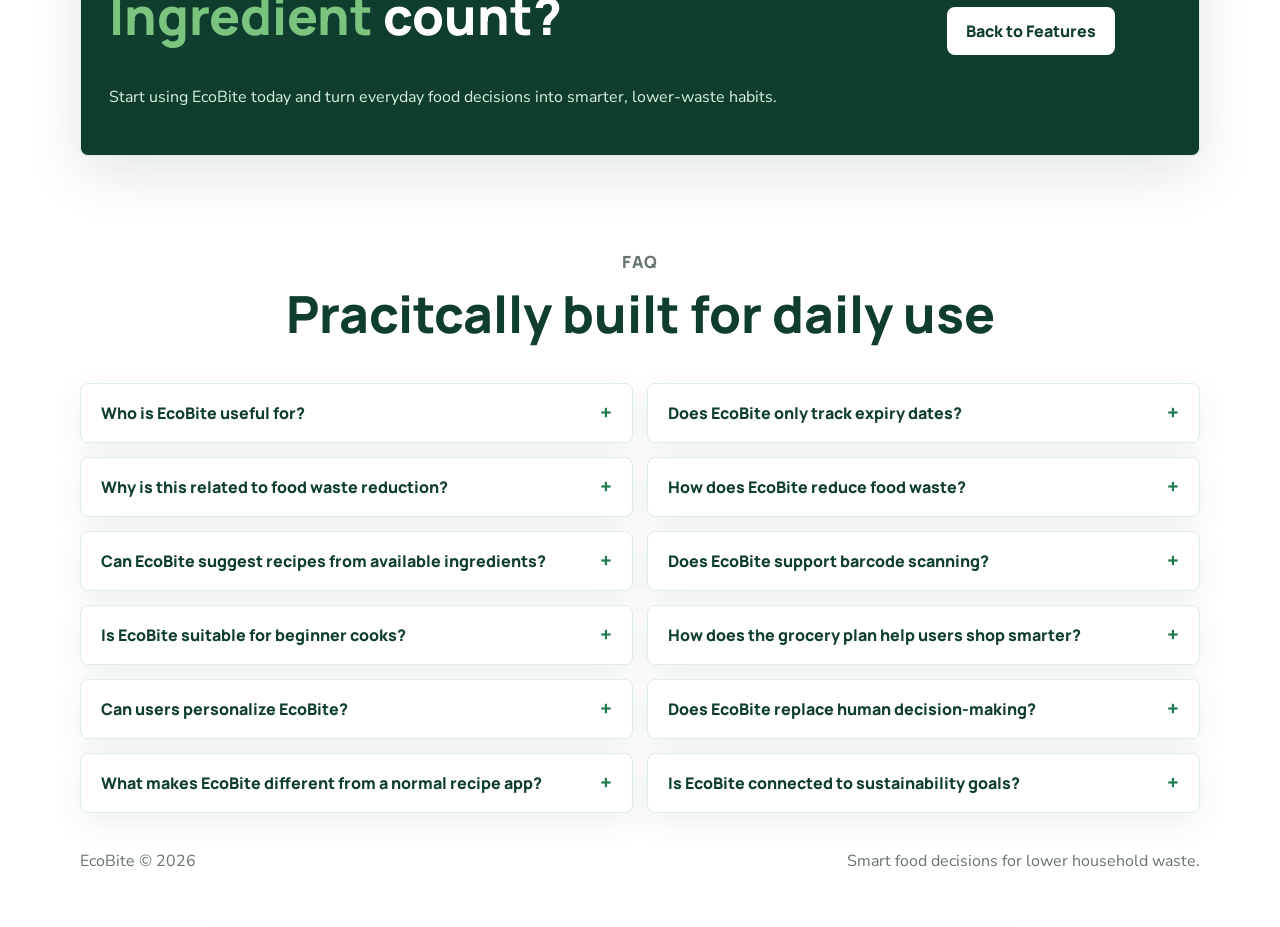
==== commit e82c7f76: "Text update" ====
--- a/docs/index.html
+++ b/docs/index.html
@@ -12,7 +12,7 @@
     <link rel="manifest" href="manifest.webmanifest" />
     <link rel="icon" href="assets/ecobite_logo.png" />
     <link rel="apple-touch-icon" href="assets/ecobite_logo.png" />
-    <link rel="stylesheet" href="styles.css?v=30" />
+    <link rel="stylesheet" href="styles.css?v=31" />
   </head>
   <body>
     <header class="site-header">
@@ -42,7 +42,7 @@
             EcoBite helps you stop guessing what to eat by turning your kitchen inventory into recipe ideas, expiry reminders and smarter grocery plans.
           </p>
           <div class="hero-actions">
-            <a class="button primary" href="#" data-install>Download</a>
+            <a class="button primary" href="https://github.com/rizkyfajri0908-glitch/FYP/releases/latest/download/EcoBite.apk" download>Download</a>
           </div>
         </div>
         <div class="phone-preview" aria-label="EcoBite app preview">
@@ -218,7 +218,7 @@
       <section class="section reveal" id="faq">
         <div class="section-heading centered">
           <p class="eyebrow">FAQ</p>
-          <h2>Pracitcally built daily use</h2>
+          <h2>Pracitcally built for daily use</h2>
         </div>
         <div class="faq-list">
           <details>
@@ -279,6 +279,6 @@
       <p>Smart food decisions for lower household waste.</p>
     </footer>
 
-    <script src="app.js?v=30"></script>
+    <script src="app.js?v=31"></script>
   </body>
 </html>
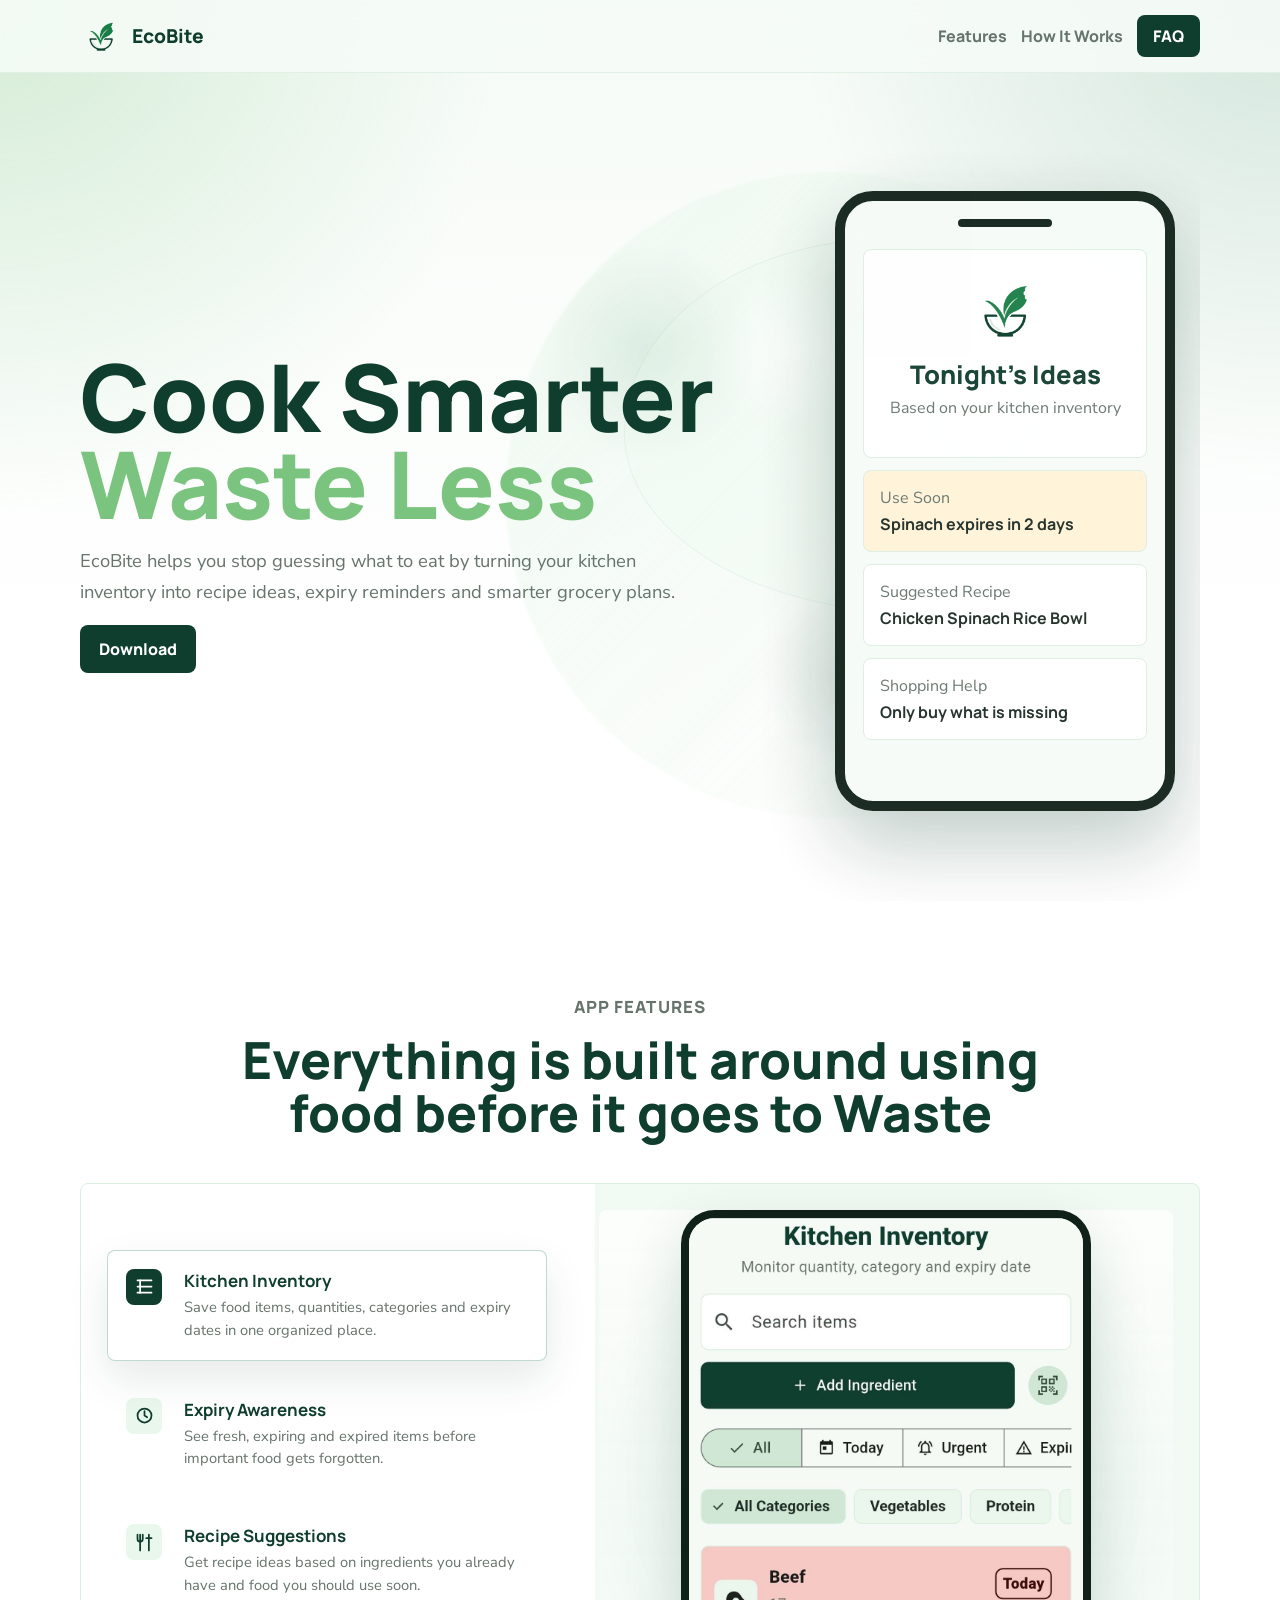
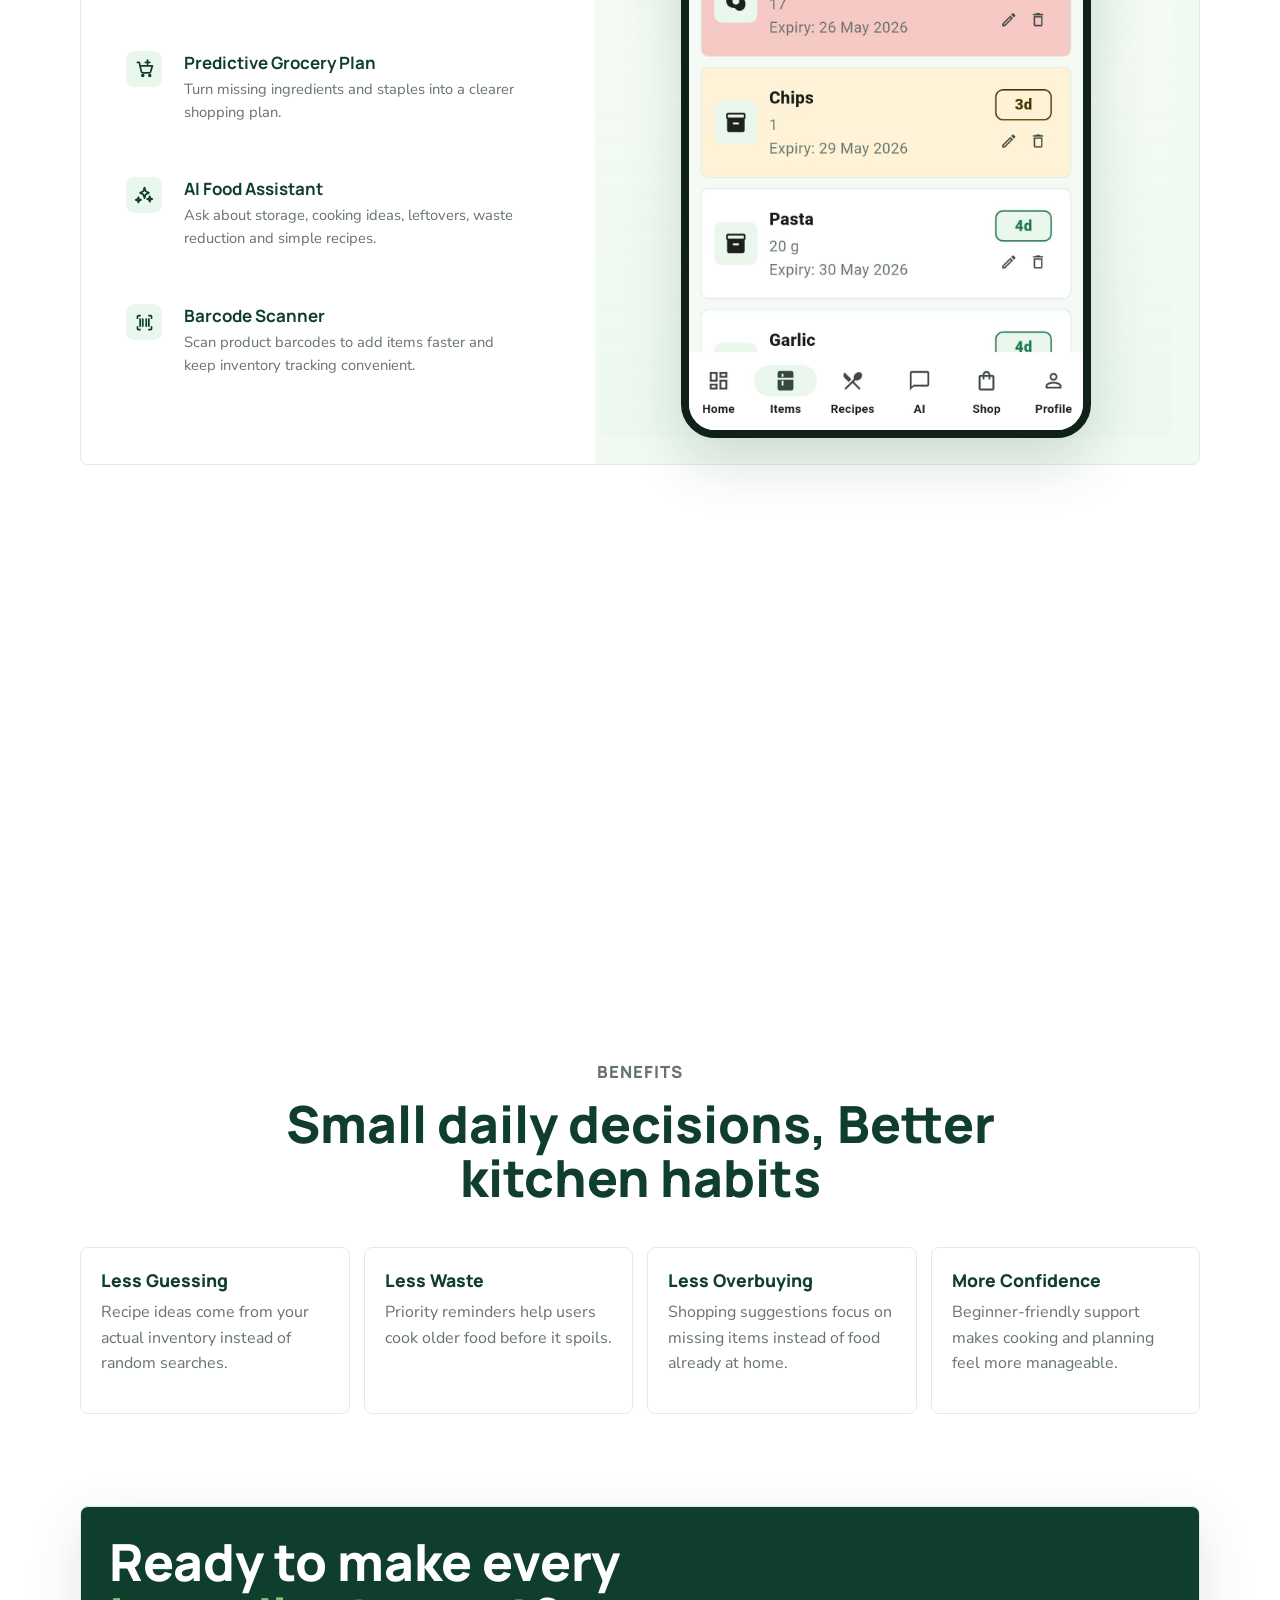
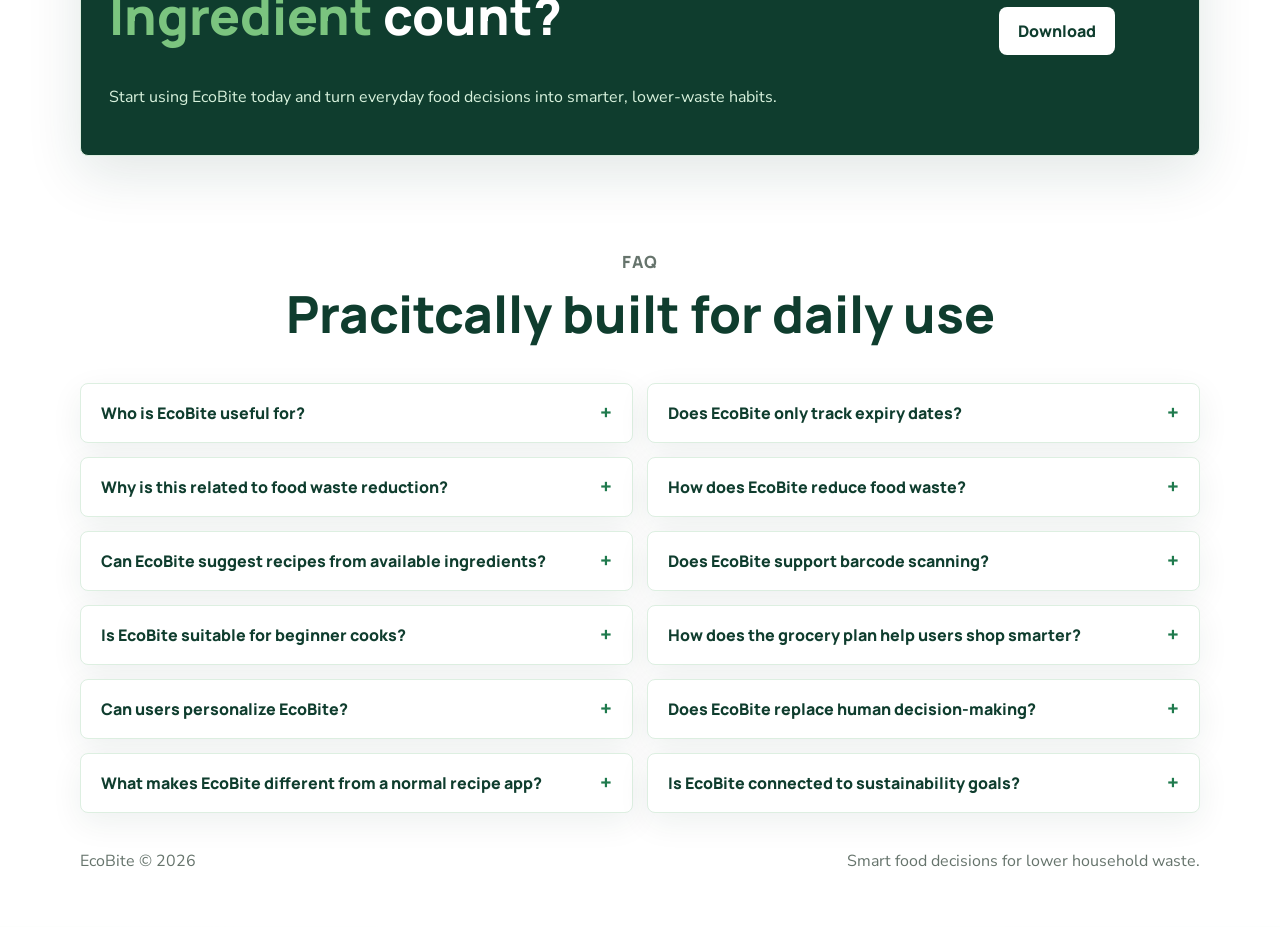
==== commit 7cde9fb3: "Change bottom CTA to download" ====
--- a/docs/index.html
+++ b/docs/index.html
@@ -12,7 +12,7 @@
     <link rel="manifest" href="manifest.webmanifest" />
     <link rel="icon" href="assets/ecobite_logo.png" />
     <link rel="apple-touch-icon" href="assets/ecobite_logo.png" />
-    <link rel="stylesheet" href="styles.css?v=31" />
+    <link rel="stylesheet" href="styles.css?v=32" />
   </head>
   <body>
     <header class="site-header">
@@ -212,7 +212,7 @@
           <h2>Ready to make every <span class="text-light-green">Ingredient</span> count?</h2>
           <p>Start using EcoBite today and turn everyday food decisions into smarter, lower-waste habits.</p>
         </div>
-        <a class="button primary" href="#features">Back to Features</a>
+        <a class="button primary" href="https://github.com/rizkyfajri0908-glitch/FYP/releases/latest/download/EcoBite.apk" download>Download</a>
       </section>
 
       <section class="section reveal" id="faq">
@@ -279,6 +279,6 @@
       <p>Smart food decisions for lower household waste.</p>
     </footer>
 
-    <script src="app.js?v=31"></script>
+    <script src="app.js?v=32"></script>
   </body>
 </html>
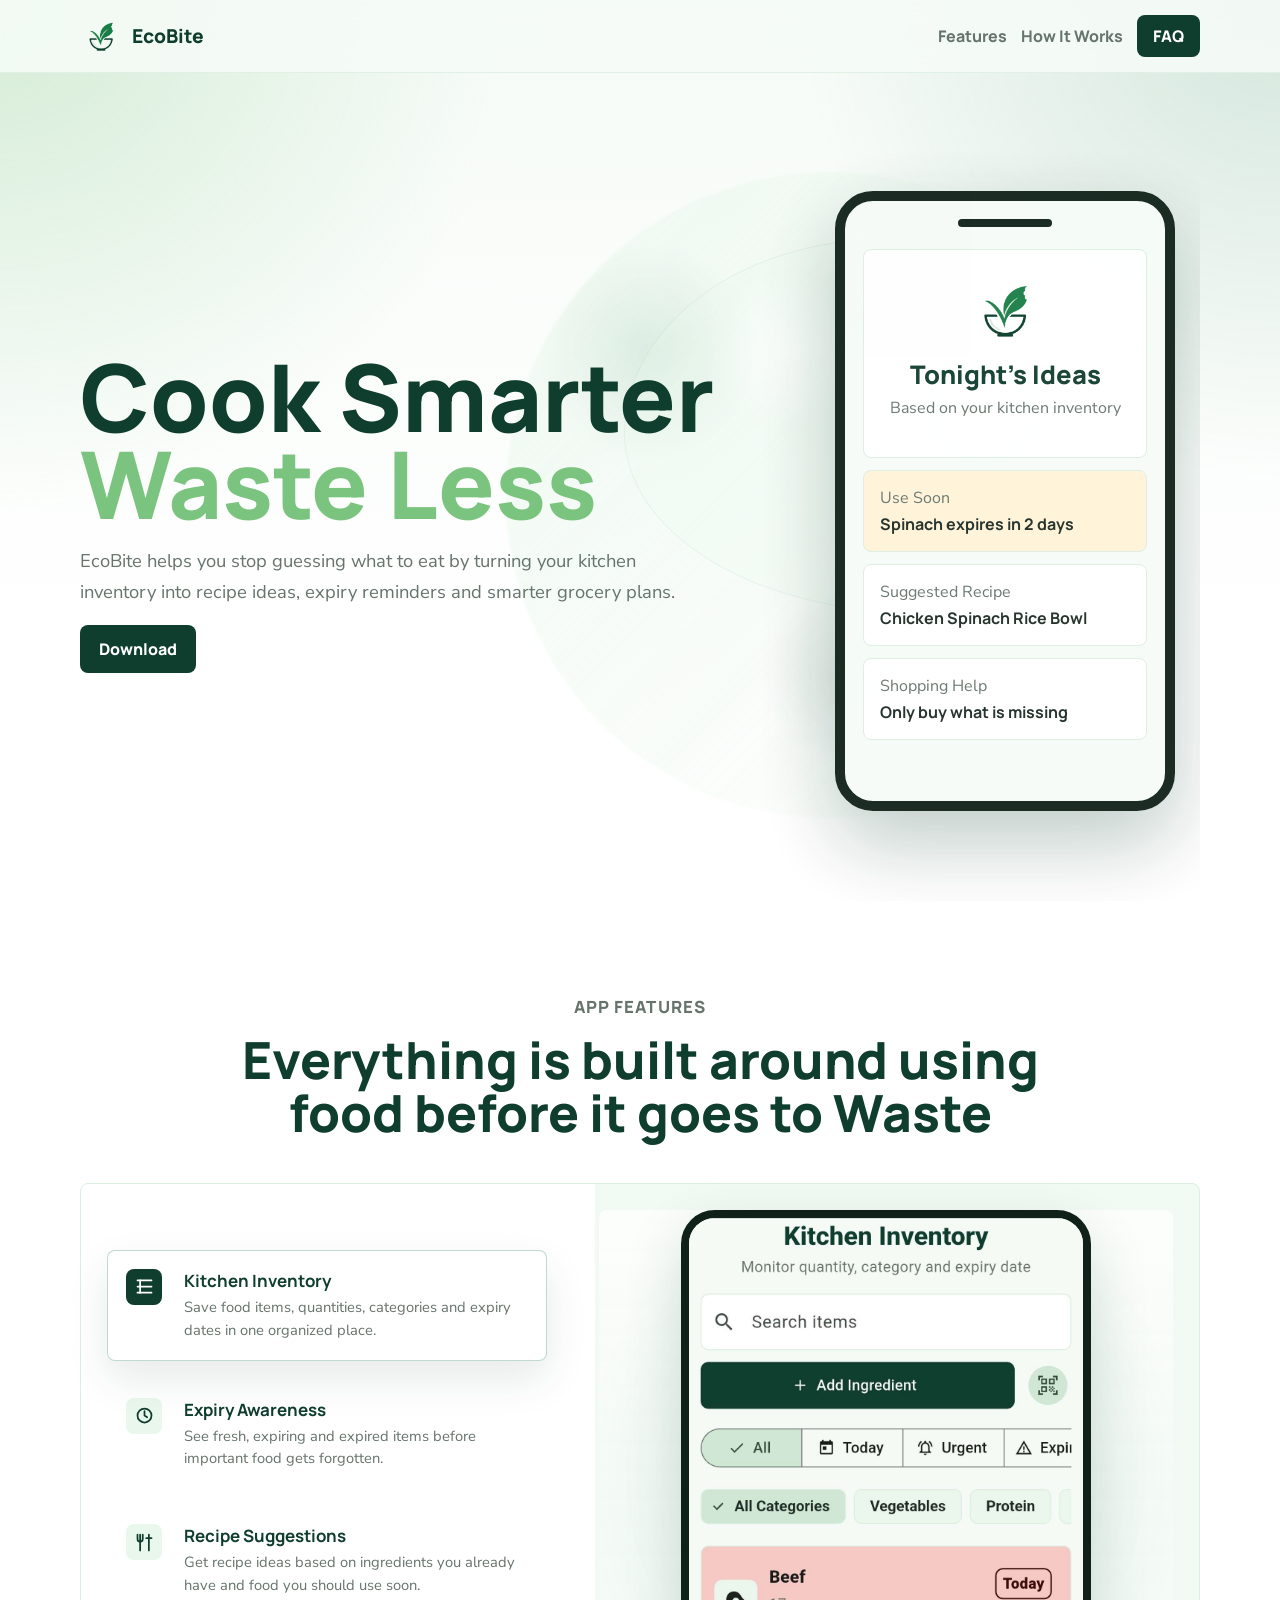
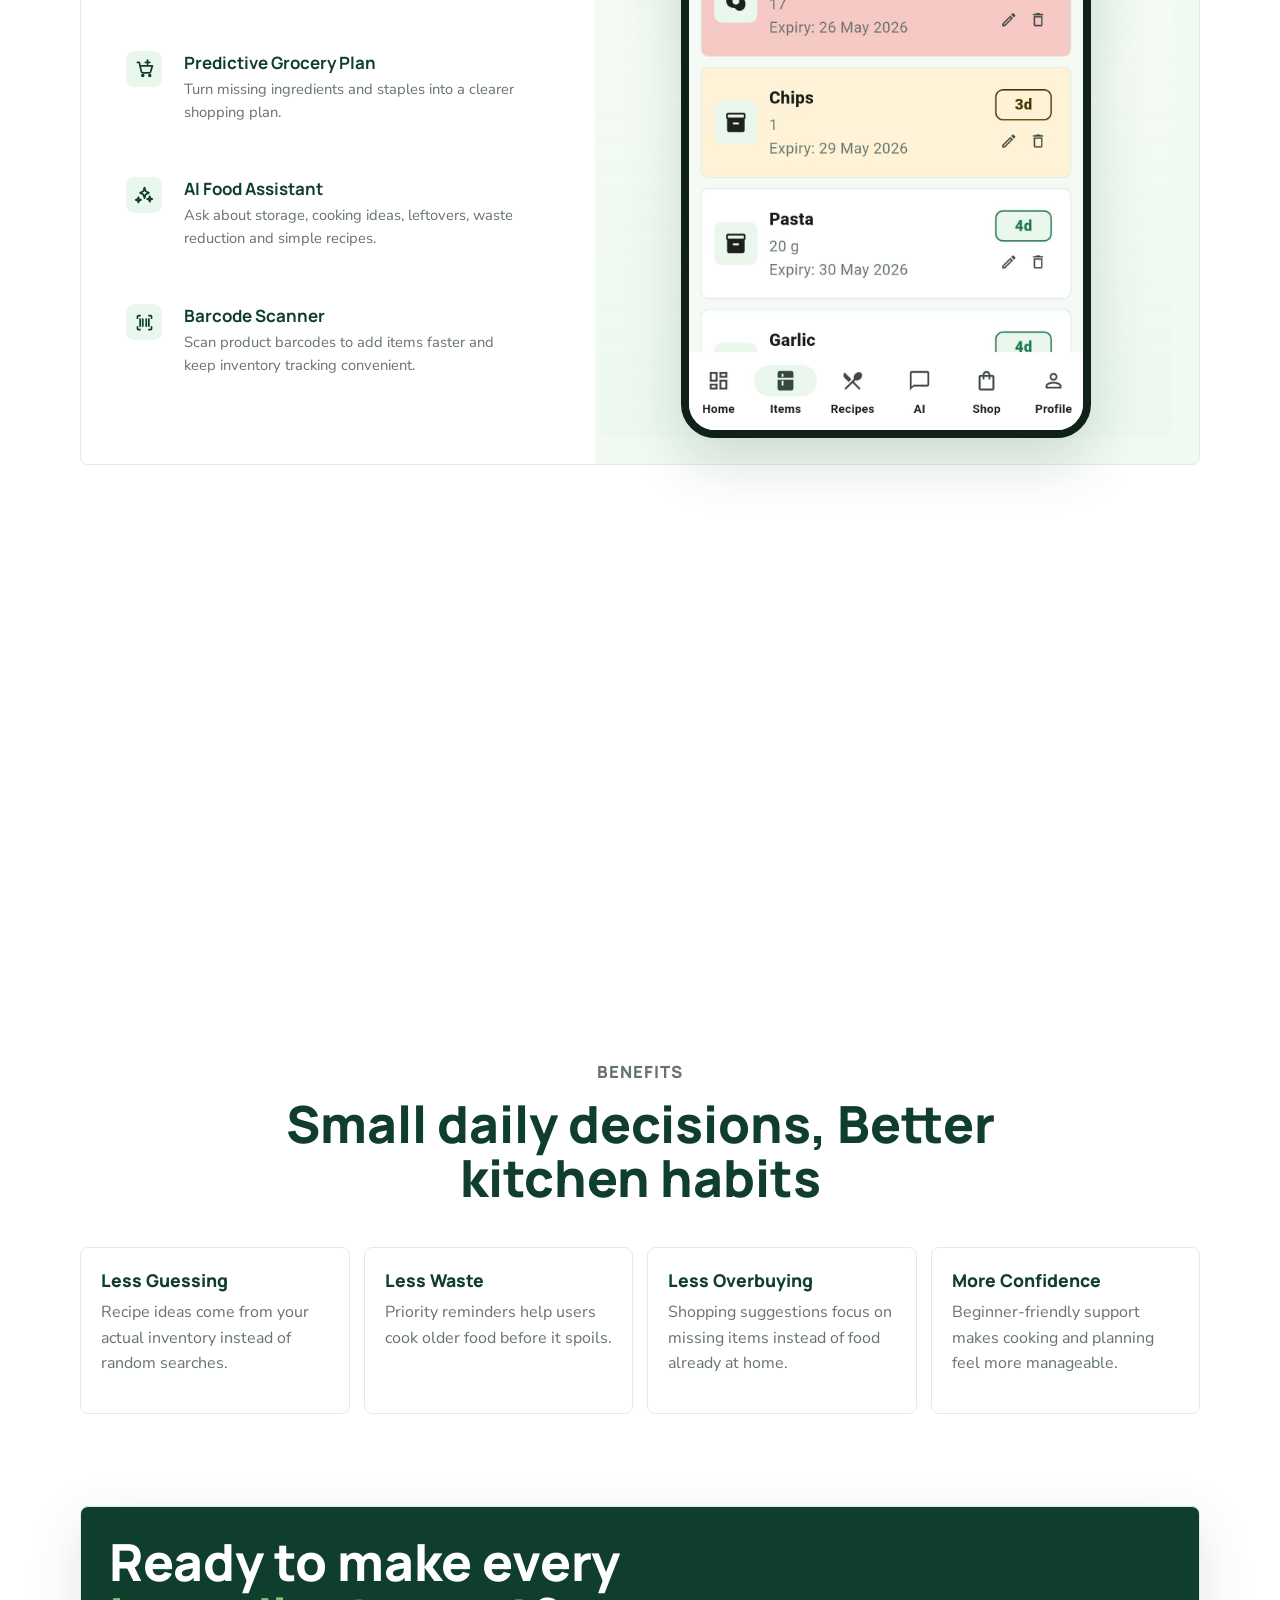
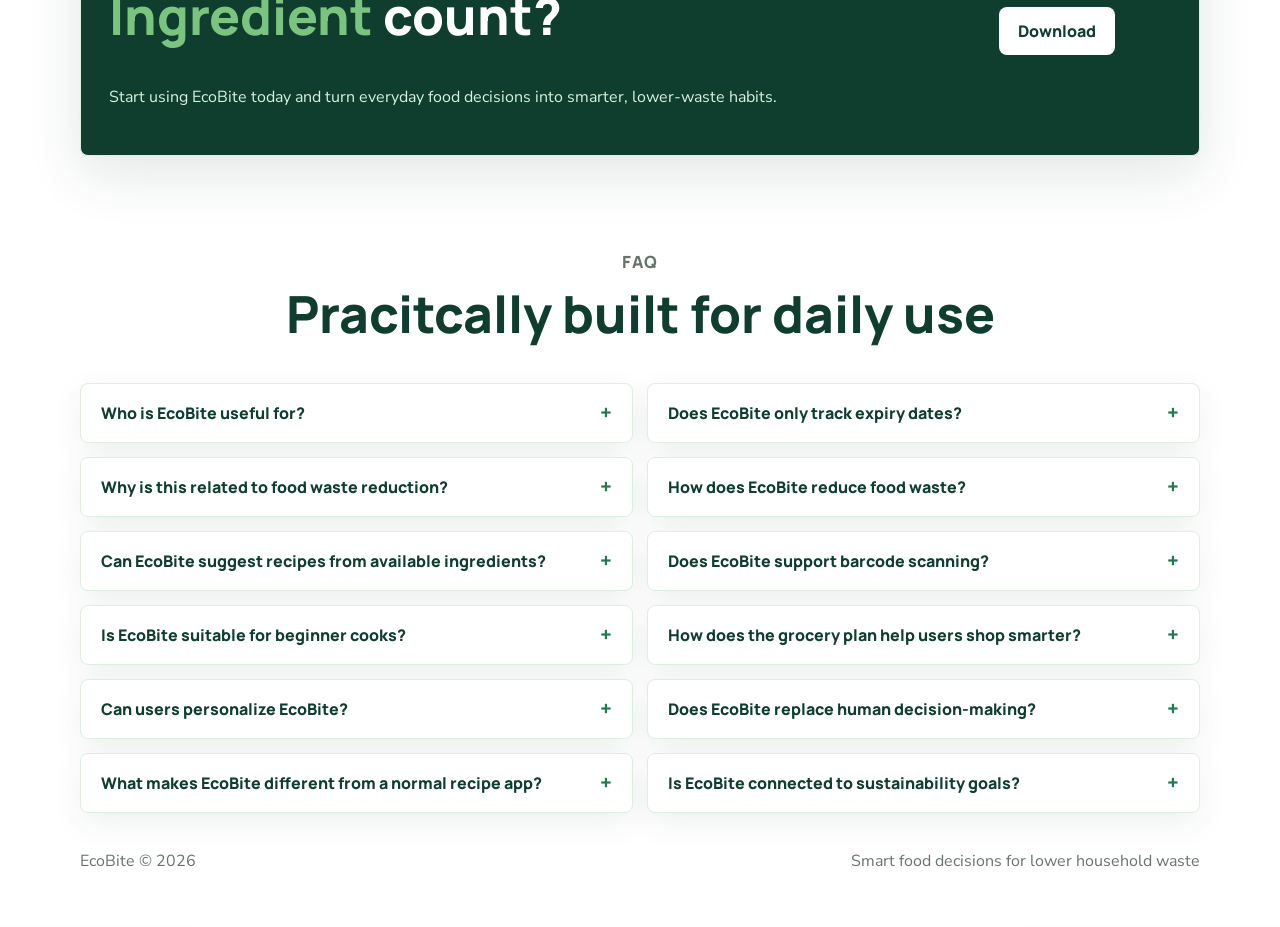
==== commit 857727ab: "text update" ====
--- a/docs/index.html
+++ b/docs/index.html
@@ -276,7 +276,7 @@
 
     <footer class="footer">
       <p>EcoBite &copy; <span data-year></span></p>
-      <p>Smart food decisions for lower household waste.</p>
+      <p>Smart food decisions for lower household waste</p>
     </footer>
 
     <script src="app.js?v=32"></script>
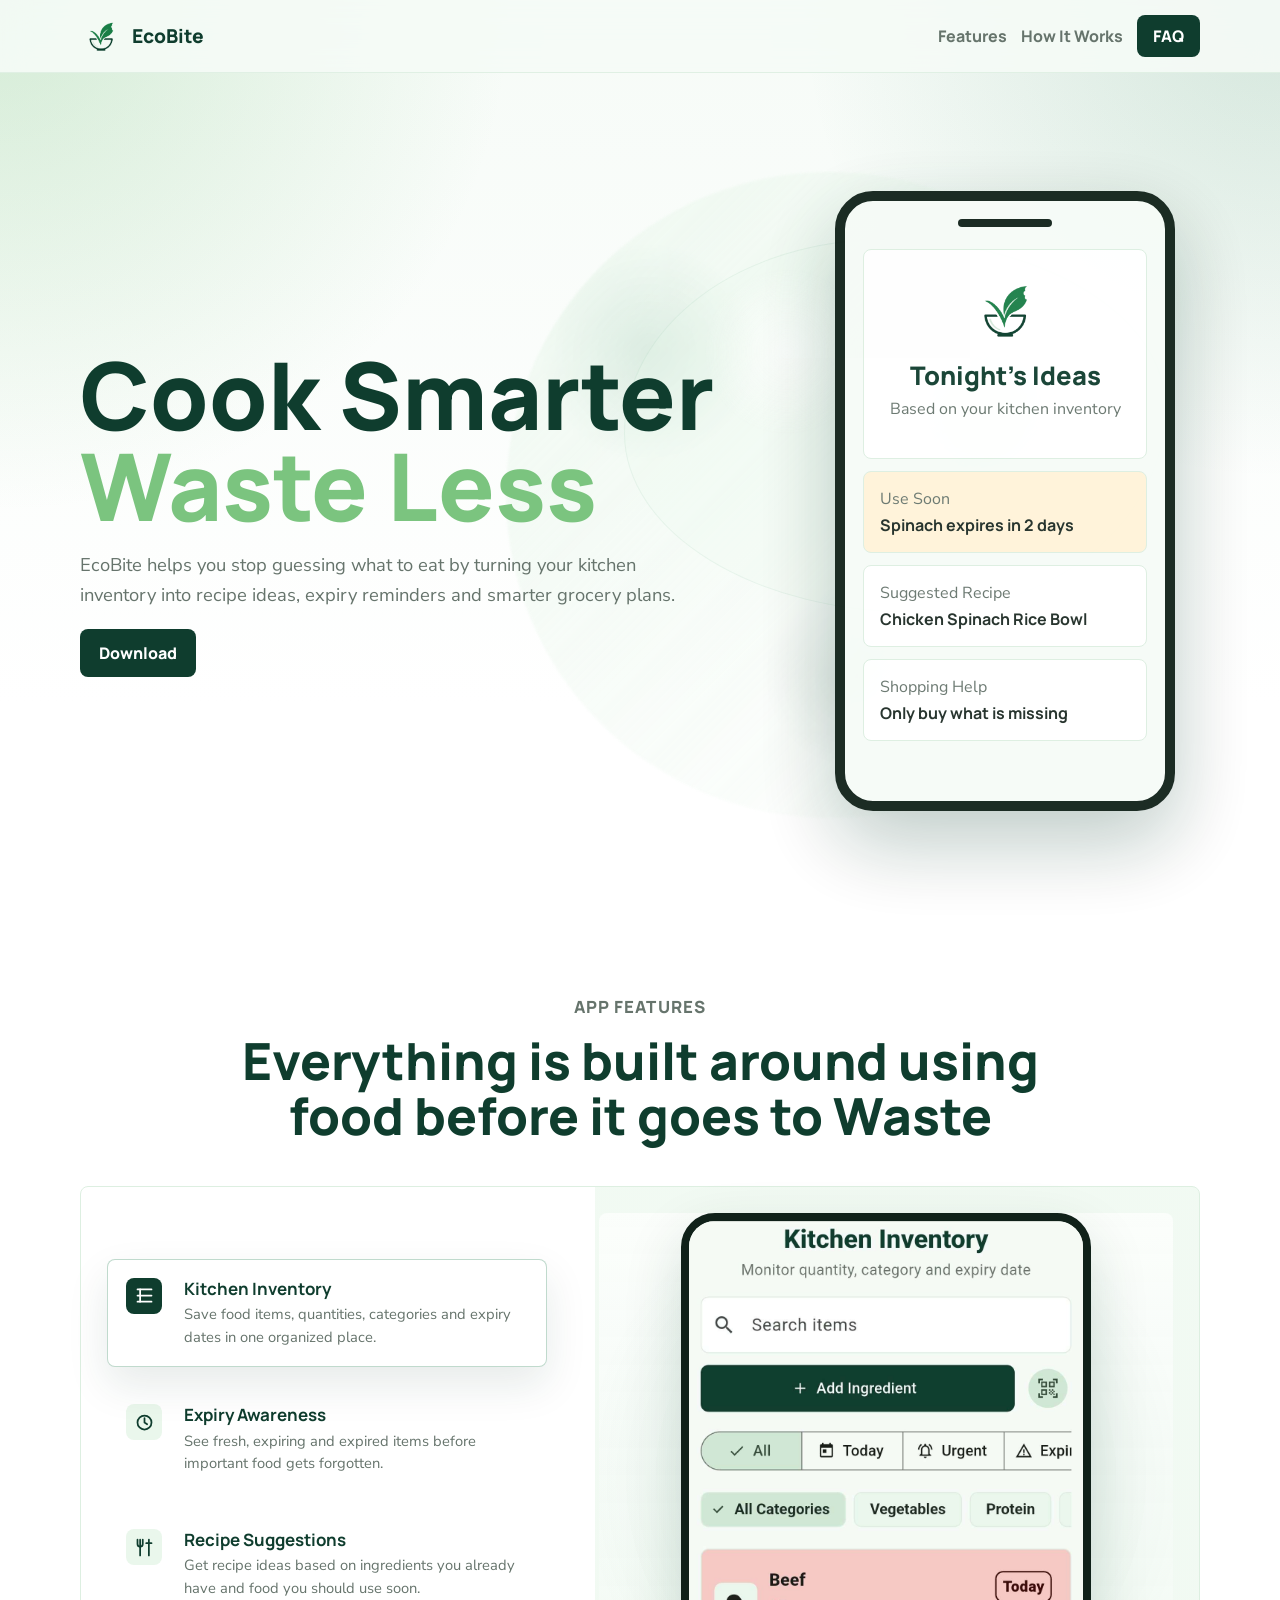
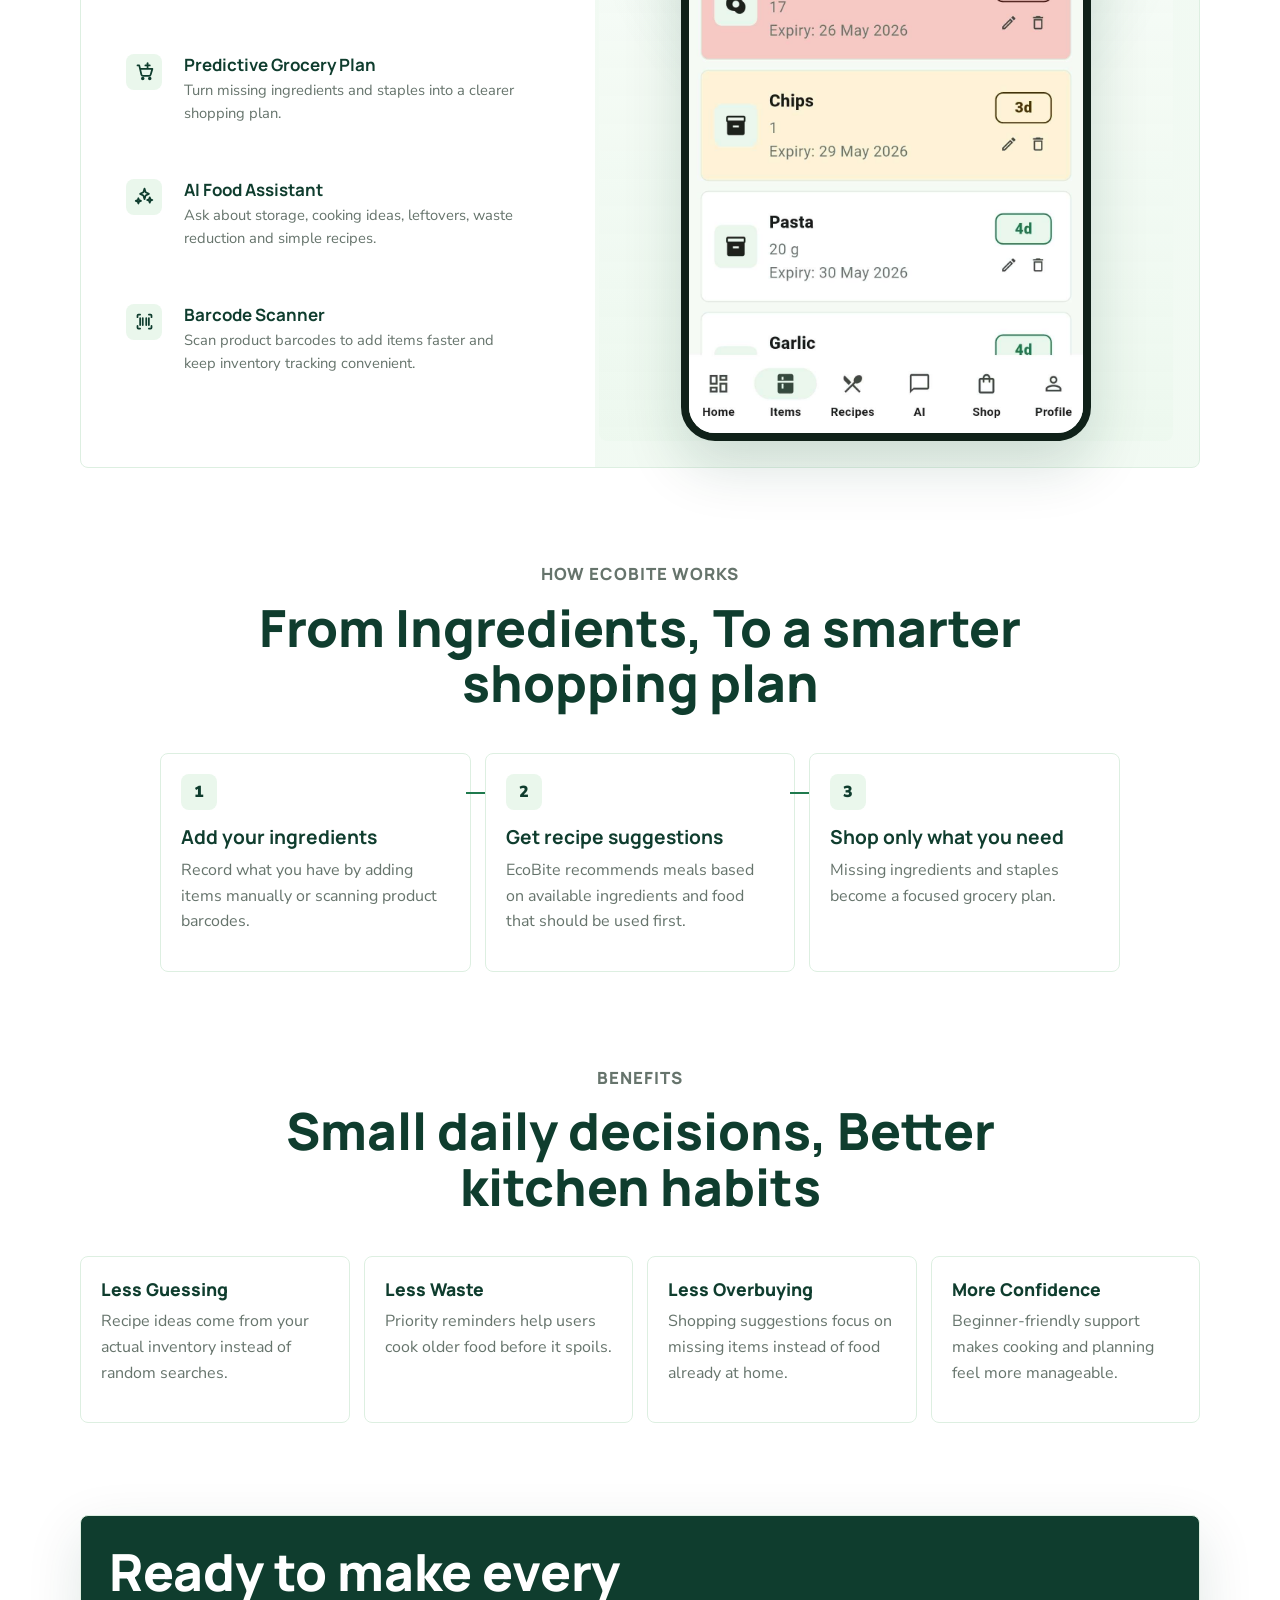
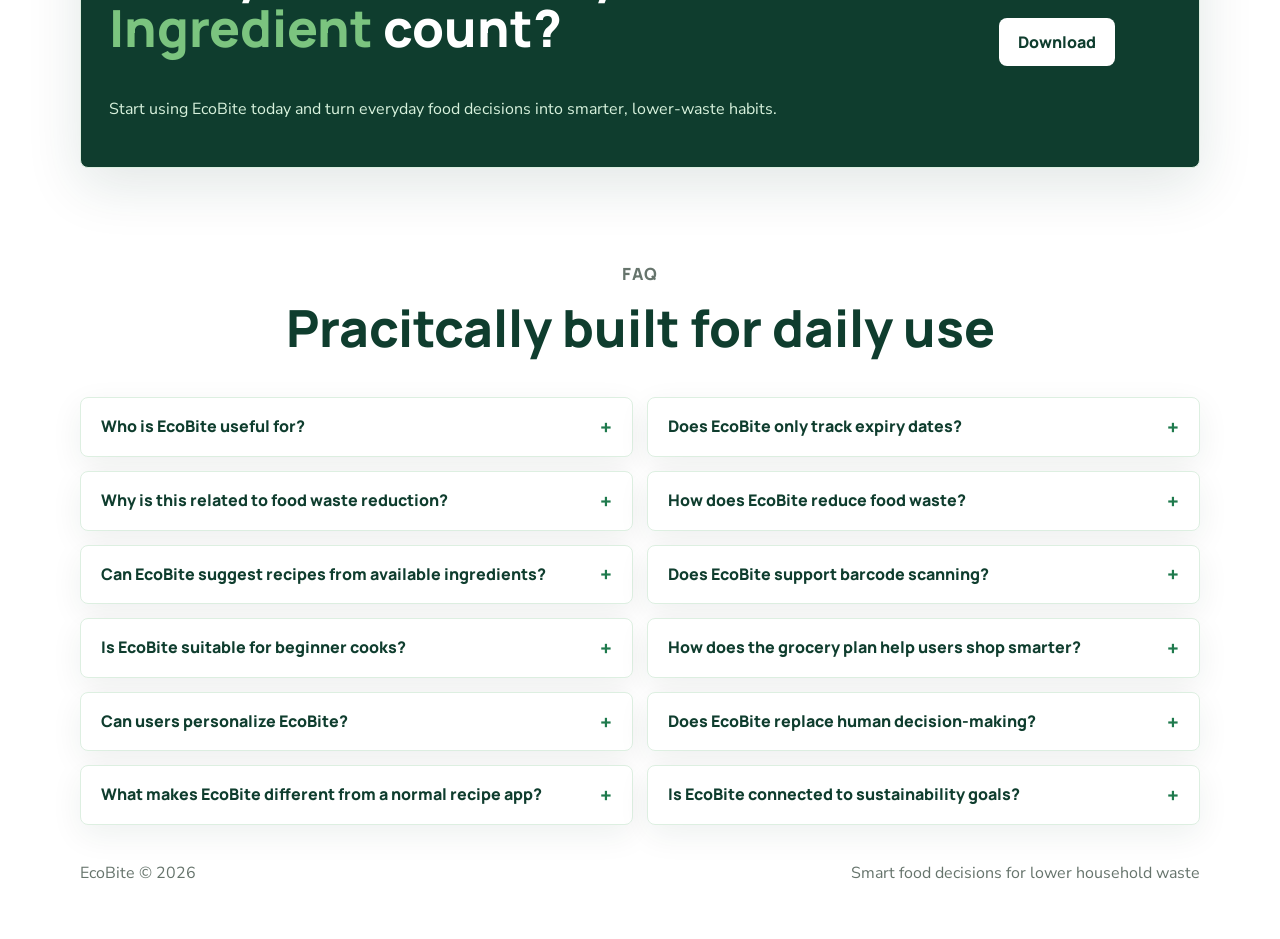
==== commit 18b4e6ea: "web update" ====
--- a/docs/index.html
+++ b/docs/index.html
@@ -12,7 +12,7 @@
     <link rel="manifest" href="manifest.webmanifest" />
     <link rel="icon" href="assets/ecobite_logo.png" />
     <link rel="apple-touch-icon" href="assets/ecobite_logo.png" />
-    <link rel="stylesheet" href="styles.css?v=32" />
+    <link rel="stylesheet" href="styles.css?v=35" />
   </head>
   <body>
     <header class="site-header">
@@ -279,6 +279,6 @@
       <p>Smart food decisions for lower household waste</p>
     </footer>
 
-    <script src="app.js?v=32"></script>
+    <script src="app.js?v=35"></script>
   </body>
 </html>
--- a/docs/styles.css
+++ b/docs/styles.css
@@ -25,10 +25,12 @@
 
 html {
   scroll-behavior: smooth;
+  overflow-x: hidden;
 }
 
 body {
   margin: 0;
+  overflow-x: hidden;
   background:
     radial-gradient(circle at top left, rgba(123, 196, 127, 0.28), transparent 32rem),
     radial-gradient(circle at top right, rgba(31, 122, 77, 0.16), transparent 30rem),
@@ -75,7 +77,8 @@
   display: inline-flex;
   align-items: center;
   gap: 10px;
-  font-size: 1.2rem;
+  min-width: 0;
+  font-size: clamp(1rem, 2.8vw, 1.2rem);
   font-weight: 900;
   color: var(--dark-green);
 }
@@ -92,6 +95,7 @@
   gap: 14px;
   color: var(--muted);
   font-weight: 750;
+  min-width: 0;
 }
 
 .nav-links a:hover {
@@ -158,13 +162,13 @@
   width: min(1120px, calc(100% - 32px));
   min-height: calc(100vh - 72px);
   margin: 0 auto;
-  padding: 108px 0 80px;
+  padding: clamp(56px, 10vw, 108px) 0 clamp(44px, 8vw, 80px);
   position: relative;
   display: grid;
-  grid-template-columns: minmax(0, 1fr) 390px;
+  grid-template-columns: minmax(0, 1fr) minmax(280px, 390px);
   align-items: center;
-  gap: 72px;
-  overflow: hidden;
+  gap: clamp(36px, 6vw, 72px);
+  overflow: visible;
   isolation: isolate;
 }
 
@@ -257,16 +261,18 @@
 h1 {
   margin-bottom: 18px;
   color: var(--dark-green);
-  font-size: clamp(3rem, 7.3vw, 6rem);
-  line-height: 0.94;
+  font-size: clamp(2.75rem, 7.3vw, 6rem);
+  line-height: 0.98;
   font-weight: 950;
+  overflow-wrap: anywhere;
 }
 
 h2 {
   color: var(--dark-green);
-  font-size: clamp(2rem, 4vw, 3.5rem);
-  line-height: 1.05;
+  font-size: clamp(1.85rem, 4vw, 3.5rem);
+  line-height: 1.08;
   font-weight: 930;
+  overflow-wrap: anywhere;
 }
 
 h3 {
@@ -277,7 +283,7 @@
 
 .hero-copy {
   color: var(--muted);
-  font-size: 1.15rem;
+  font-size: clamp(1rem, 2.5vw, 1.15rem);
   line-height: 1.65;
   max-width: 620px;
 }
@@ -299,6 +305,8 @@
   padding: 0 18px;
   border: 1px solid transparent;
   font-weight: 850;
+  text-align: center;
+  white-space: normal;
   cursor: pointer;
   transition:
     transform 180ms ease,
@@ -334,11 +342,11 @@
 }
 
 .phone-shell {
-  width: 340px;
-  min-height: 620px;
-  padding: 18px;
-  border: 10px solid #102119;
-  border-radius: 38px;
+  width: min(100%, clamp(280px, 32vw, 340px));
+  min-height: clamp(520px, 58vw, 620px);
+  padding: clamp(14px, 2vw, 18px);
+  border: clamp(7px, 1.2vw, 10px) solid #102119;
+  border-radius: clamp(30px, 4vw, 38px);
   background: var(--pale-green);
   box-shadow: 0 32px 80px rgba(15, 61, 46, 0.28);
   transform: none;
@@ -378,7 +386,7 @@
 
 .hero-app-card h2 {
   margin: 8px 0;
-  font-size: 1.6rem;
+  font-size: clamp(1.25rem, 4vw, 1.6rem);
 }
 
 .hero-app-card p,
@@ -454,7 +462,7 @@
 .split-section {
   width: min(1120px, calc(100% - 32px));
   margin: 0 auto;
-  padding: 92px 0 0;
+  padding: clamp(58px, 9vw, 92px) 0 0;
 }
 
 .section-heading {
@@ -482,11 +490,11 @@
 
 .feature-demo {
   display: grid;
-  grid-template-columns: minmax(280px, 440px) minmax(360px, 1fr);
-  gap: 52px;
+  grid-template-columns: minmax(260px, 440px) minmax(300px, 1fr);
+  gap: clamp(26px, 4.5vw, 52px);
   align-items: center;
   min-height: 720px;
-  padding: 26px;
+  padding: clamp(16px, 3vw, 26px);
   border: 1px solid var(--line);
   border-radius: 8px;
   background:
@@ -501,10 +509,10 @@
 
 .feature-tab {
   display: grid;
-  grid-template-columns: 44px minmax(0, 1fr);
+  grid-template-columns: clamp(38px, 7vw, 44px) minmax(0, 1fr);
   gap: 4px 14px;
   width: 100%;
-  padding: 18px;
+  padding: clamp(14px, 2.4vw, 18px);
   border: 1px solid transparent;
   border-radius: 8px;
   background: transparent;
@@ -536,8 +544,8 @@
 
 .feature-tab span {
   grid-row: span 2;
-  width: 36px;
-  height: 36px;
+  width: clamp(34px, 7vw, 36px);
+  height: clamp(34px, 7vw, 36px);
   display: inline-grid;
   place-items: center;
   border-radius: 8px;
@@ -558,14 +566,16 @@
 
 .feature-tab strong {
   color: var(--dark-green);
-  font-size: 1.06rem;
+  font-size: clamp(0.98rem, 2.5vw, 1.06rem);
+  line-height: 1.25;
+  overflow-wrap: anywhere;
 }
 
 .feature-tab small {
   display: block;
   max-width: 340px;
   color: var(--muted);
-  font-size: 0.92rem;
+  font-size: clamp(0.86rem, 2.25vw, 0.92rem);
   line-height: 1.55;
 }
 
@@ -575,7 +585,7 @@
 }
 
 .feature-preview-panel {
-  min-height: 660px;
+  min-height: clamp(500px, 70vw, 660px);
   display: grid;
   place-items: center;
   border-radius: 8px;
@@ -585,7 +595,7 @@
 }
 
 .feature-phone {
-  width: min(100%, 410px);
+  width: min(100%, clamp(300px, 44vw, 410px));
   transition:
     opacity 180ms ease,
     transform 180ms ease;
@@ -626,7 +636,7 @@
 }
 
 .phone-frame {
-  width: min(100%, 410px);
+  width: min(100%, clamp(300px, 44vw, 410px));
   aspect-ratio: 1080 / 2182;
   overflow: hidden;
   border: 8px solid #102119;
@@ -1106,10 +1116,12 @@
 
 .faq-list summary {
   cursor: pointer;
-  padding: 18px 20px;
+  padding: 18px 46px 18px 20px;
   color: var(--dark-green);
   font-weight: 950;
   list-style: none;
+  position: relative;
+  line-height: 1.35;
 }
 
 .faq-list summary::-webkit-details-marker {
@@ -1118,7 +1130,10 @@
 
 .faq-list summary::after {
   content: "+";
-  float: right;
+  position: absolute;
+  right: 20px;
+  top: 50%;
+  transform: translateY(-50%);
   color: var(--forest-green);
   font-size: 1.3rem;
   line-height: 1;
@@ -1240,7 +1255,7 @@
 .cta {
   width: min(1120px, calc(100% - 32px));
   margin: 92px auto 0;
-  padding: 28px;
+  padding: clamp(22px, 4vw, 28px);
   justify-content: space-between;
 }
 
@@ -1275,6 +1290,7 @@
   display: flex;
   justify-content: space-between;
   gap: 16px;
+  flex-wrap: wrap;
 }
 
 .login-page {
@@ -1358,7 +1374,40 @@
   border-color: var(--forest-green);
 }
 
+@media (max-width: 1024px) {
+  .hero {
+    min-height: auto;
+    grid-template-columns: 1fr;
+    text-align: center;
+  }
+
+  .hero-content {
+    max-width: 720px;
+    margin-right: auto;
+    margin-left: auto;
+  }
+
+  .hero-copy {
+    margin-right: auto;
+    margin-left: auto;
+  }
+
+  .hero-actions,
+  .phone-preview {
+    justify-content: center;
+  }
+
+  .phone-shell {
+    width: min(100%, 330px);
+  }
+}
+
 @media (max-width: 900px) {
+  .nav {
+    width: min(100% - 24px, 1120px);
+    gap: 14px;
+  }
+
   .split-section {
     grid-template-columns: 1fr;
   }
@@ -1370,14 +1419,24 @@
   }
 
   .feature-preview-panel {
-    min-height: 620px;
+    min-height: clamp(520px, 88vw, 620px);
   }
 
   .hero {
     min-height: auto;
-    padding: 70px 0 44px;
+    padding: 64px 0 44px;
     grid-template-columns: 1fr;
     gap: 36px;
+    text-align: center;
+  }
+
+  .hero-copy {
+    margin-right: auto;
+    margin-left: auto;
+  }
+
+  .hero-actions {
+    justify-content: center;
   }
 
   .phone-preview {
@@ -1411,13 +1470,82 @@
   }
 
   .phone-frame {
-    width: min(100%, 280px);
+    width: min(100%, 360px);
   }
 }
 
 @media (max-width: 640px) {
+  .section,
+  .split-section,
+  .hero,
+  .problem-strip,
+  .cta,
+  .footer,
+  .login-page {
+    width: min(100% - 24px, 1120px);
+  }
+
   .nav {
     min-height: 64px;
+    width: min(100% - 24px, 1120px);
+  }
+
+  .hero {
+    display: flex;
+    flex-direction: column;
+    align-items: stretch;
+    max-width: 100%;
+    overflow: visible;
+  }
+
+  .hero-content {
+    width: 100%;
+    max-width: none;
+    margin-top: 0;
+  }
+
+  .hero::before {
+    inset: 6% -18% 32% -18%;
+  }
+
+  .hero::after {
+    width: 92vw;
+    right: -28vw;
+    top: 34%;
+  }
+
+  .hero-copy {
+    max-width: none;
+    overflow-wrap: anywhere;
+    word-break: normal;
+  }
+
+  .phone-preview {
+    width: 100%;
+    overflow: visible;
+  }
+
+  .phone-shell {
+    max-width: calc(100vw - 48px);
+  }
+
+  .mini-card strong,
+  .mini-card span,
+  .hero-app-card h2,
+  .hero-app-card p {
+    overflow-wrap: anywhere;
+  }
+
+  .feature-preview-panel {
+    overflow: hidden;
+  }
+
+  .phone-frame {
+    max-width: calc(100vw - 52px);
+  }
+
+  .screenshot-image {
+    object-position: center top;
   }
 
   .nav-toggle {
@@ -1453,7 +1581,20 @@
   }
 
   h1 {
-    font-size: 3.35rem;
+    font-size: clamp(2.7rem, 15vw, 3.65rem);
+    line-height: 1;
+  }
+
+  h2 {
+    font-size: clamp(1.85rem, 10vw, 2.7rem);
+  }
+
+  .section-heading {
+    margin-bottom: 22px;
+  }
+
+  .section-heading p {
+    font-size: 1rem;
   }
 
   .feature-grid,
@@ -1466,15 +1607,23 @@
   .feature-demo {
     padding: 14px;
     gap: 26px;
+    margin-right: -2px;
+    margin-left: -2px;
   }
 
   .feature-tab {
     grid-template-columns: 38px minmax(0, 1fr);
     padding: 14px;
+    gap: 4px 12px;
+  }
+
+  .feature-tab small {
+    max-width: none;
   }
 
   .feature-preview-panel {
-    min-height: 560px;
+    min-height: clamp(520px, 142vw, 620px);
+    padding: 10px;
   }
 
   .faq-list {
@@ -1482,7 +1631,7 @@
   }
 
   .feature-phone {
-    width: min(100%, 335px);
+    width: min(100%, 350px);
   }
 
   .screen-showcase {
@@ -1492,7 +1641,8 @@
   }
 
   .phone-shell {
-    min-height: 560px;
+    width: min(100%, 315px);
+    min-height: 540px;
   }
 
   .screen-card {
@@ -1515,7 +1665,9 @@
   }
 
   .phone-frame {
-    width: min(100%, 285px);
+    width: min(100%, 340px);
+    border-width: 7px;
+    border-radius: 30px;
   }
 
   .screen-title {
@@ -1528,6 +1680,10 @@
     display: block;
   }
 
+  .cta {
+    text-align: center;
+  }
+
   .login-form {
     margin-top: 22px;
   }
@@ -1541,3 +1697,84 @@
     margin-right: 0;
   }
 }
+
+@media (max-width: 420px) {
+  .brand img {
+    width: 36px;
+    height: 36px;
+  }
+
+  .hero {
+    width: calc(100% - 28px);
+    padding-top: 42px;
+    gap: 30px;
+  }
+
+  h1 {
+    font-size: clamp(2.05rem, 12.5vw, 2.85rem);
+    line-height: 1.04;
+    letter-spacing: 0;
+  }
+
+  .hero-copy {
+    font-size: clamp(0.95rem, 4.4vw, 1.02rem);
+    line-height: 1.55;
+  }
+
+  .button {
+    width: 100%;
+  }
+
+  .feature-tab {
+    grid-template-columns: 36px minmax(0, 1fr);
+  }
+
+  .feature-tab span {
+    width: 34px;
+    height: 34px;
+  }
+
+  .feature-preview-panel {
+    min-height: clamp(500px, 150vw, 590px);
+  }
+
+  .feature-phone,
+  .phone-frame {
+    width: min(100%, calc(100vw - 54px));
+  }
+
+  .phone-shell {
+    width: min(100%, calc(100vw - 54px));
+    min-height: auto;
+  }
+
+  .faq-list summary {
+    padding-right: 42px;
+  }
+}
+
+@media (max-width: 380px) {
+  .brand {
+    gap: 8px;
+    font-size: 0.98rem;
+  }
+
+  .brand img {
+    width: 34px;
+    height: 34px;
+  }
+
+  h1 {
+    font-size: clamp(1.9rem, 12vw, 2.55rem);
+  }
+
+  .hero-copy {
+    font-size: 0.92rem;
+  }
+
+  .phone-shell {
+    width: min(100%, calc(100vw - 44px));
+    padding: 12px;
+    border-width: 7px;
+  }
+}
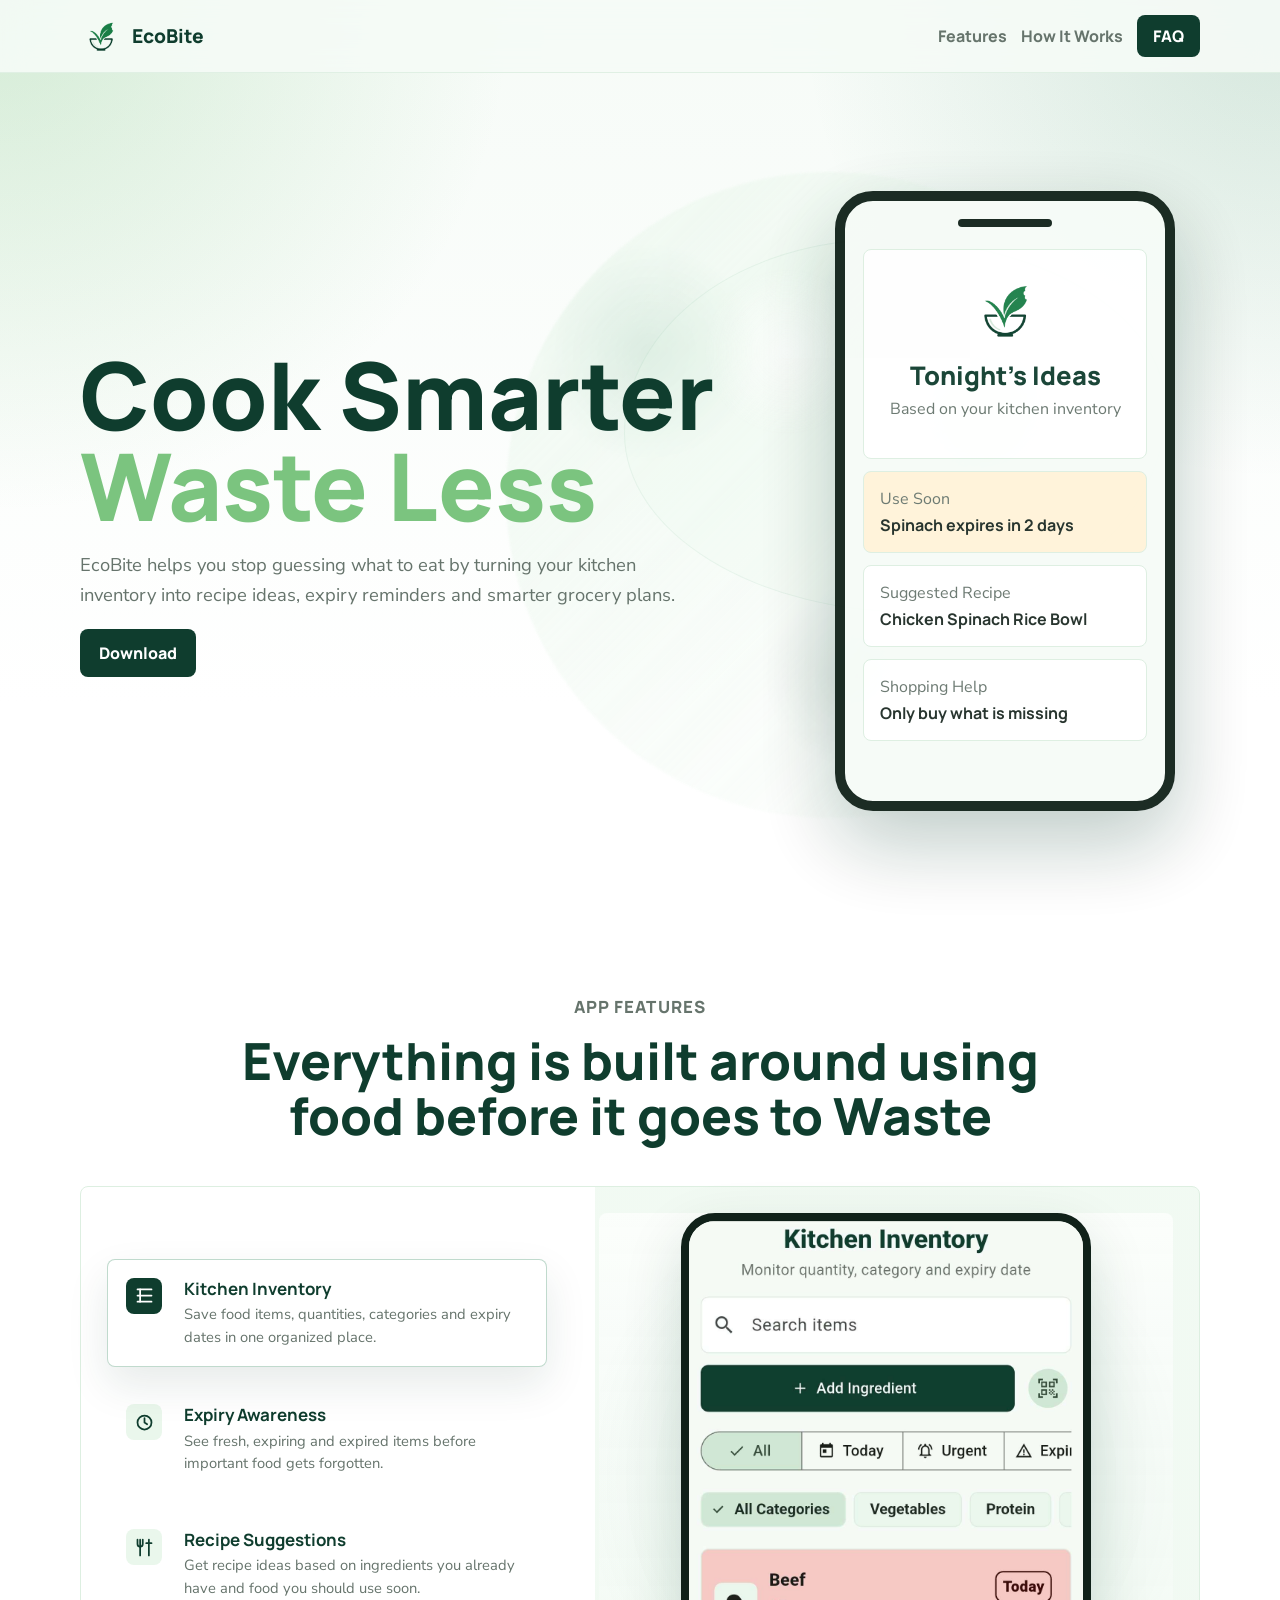
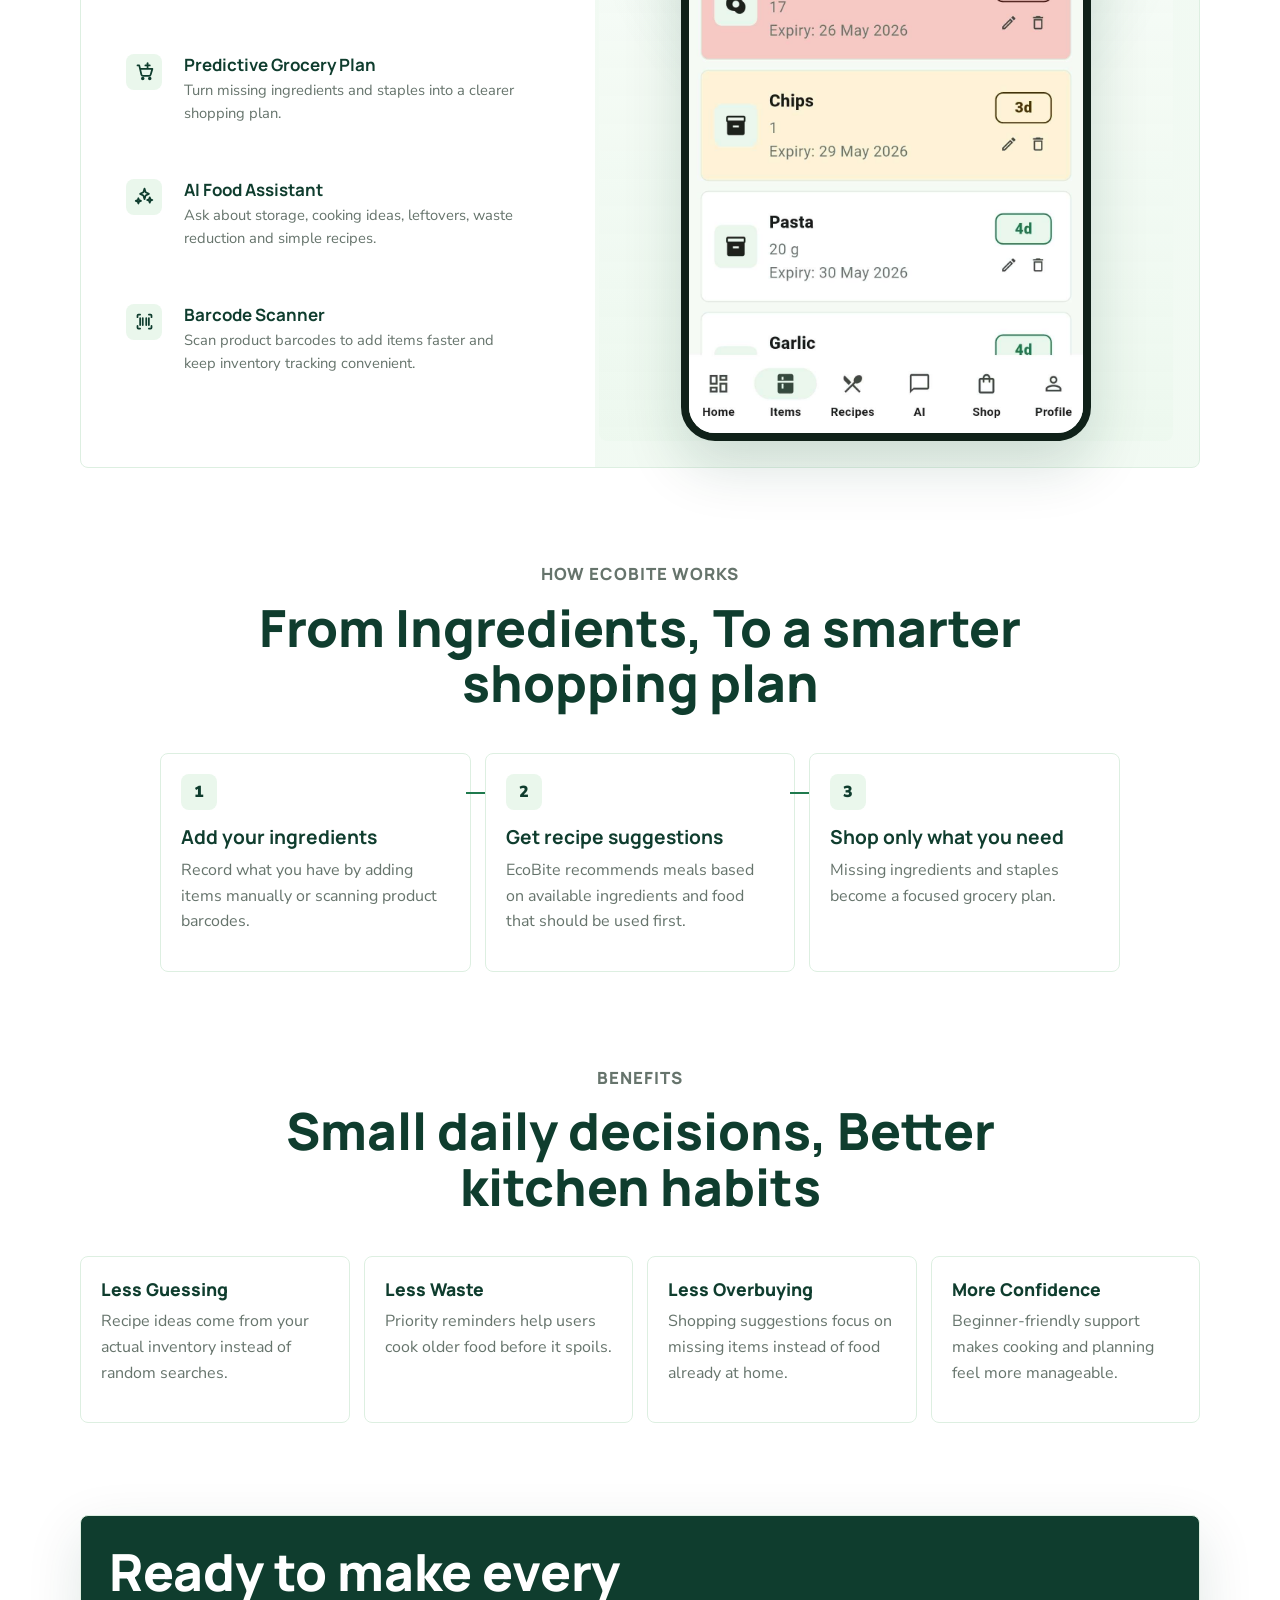
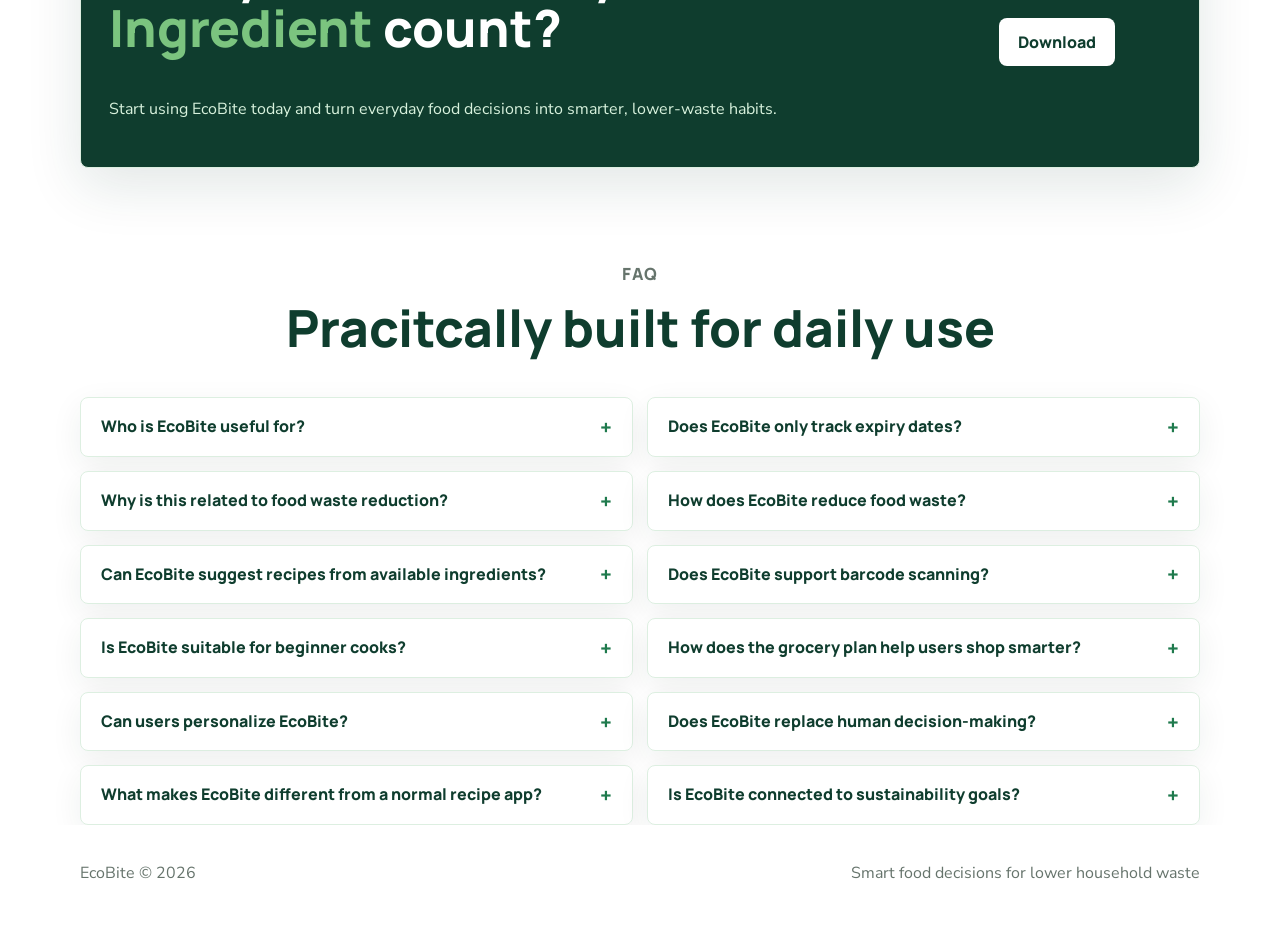
==== commit b960d4e0: "web mobile update" ====
--- a/docs/index.html
+++ b/docs/index.html
@@ -12,7 +12,7 @@
     <link rel="manifest" href="manifest.webmanifest" />
     <link rel="icon" href="assets/ecobite_logo.png" />
     <link rel="apple-touch-icon" href="assets/ecobite_logo.png" />
-    <link rel="stylesheet" href="styles.css?v=35" />
+    <link rel="stylesheet" href="styles.css?v=36" />
   </head>
   <body>
     <header class="site-header">
@@ -279,6 +279,6 @@
       <p>Smart food decisions for lower household waste</p>
     </footer>
 
-    <script src="app.js?v=35"></script>
+    <script src="app.js?v=36"></script>
   </body>
 </html>
--- a/docs/styles.css
+++ b/docs/styles.css
@@ -26,15 +26,33 @@
 html {
   scroll-behavior: smooth;
   overflow-x: hidden;
+  width: 100%;
+  max-width: 100%;
 }
 
 body {
   margin: 0;
+  width: 100%;
+  max-width: 100%;
   overflow-x: hidden;
   background:
     radial-gradient(circle at top left, rgba(123, 196, 127, 0.28), transparent 32rem),
     radial-gradient(circle at top right, rgba(31, 122, 77, 0.16), transparent 30rem),
     linear-gradient(180deg, var(--pale-green), #ffffff 44rem);
+}
+
+main {
+  width: 100%;
+  max-width: 100%;
+  overflow-x: hidden;
+}
+
+img,
+svg,
+a,
+button,
+input {
+  max-width: 100%;
 }
 
 a {
@@ -1496,6 +1514,7 @@
     align-items: stretch;
     max-width: 100%;
     overflow: visible;
+    text-align: left;
   }
 
   .hero-content {
@@ -1505,16 +1524,16 @@
   }
 
   .hero::before {
-    inset: 6% -18% 32% -18%;
+    inset: 4% 0 44% 0;
+    border-radius: 40px;
   }
 
   .hero::after {
-    width: 92vw;
-    right: -28vw;
-    top: 34%;
+    display: none;
   }
 
   .hero-copy {
+    width: 100%;
     max-width: none;
     overflow-wrap: anywhere;
     word-break: normal;
@@ -1526,7 +1545,7 @@
   }
 
   .phone-shell {
-    max-width: calc(100vw - 48px);
+    max-width: 100%;
   }
 
   .mini-card strong,
@@ -1722,7 +1741,8 @@
   }
 
   .button {
-    width: 100%;
+    width: auto;
+    min-width: 160px;
   }
 
   .feature-tab {
@@ -1744,8 +1764,10 @@
   }
 
   .phone-shell {
-    width: min(100%, calc(100vw - 54px));
+    width: min(100%, 300px);
     min-height: auto;
+    margin-right: auto;
+    margin-left: auto;
   }
 
   .faq-list summary {
